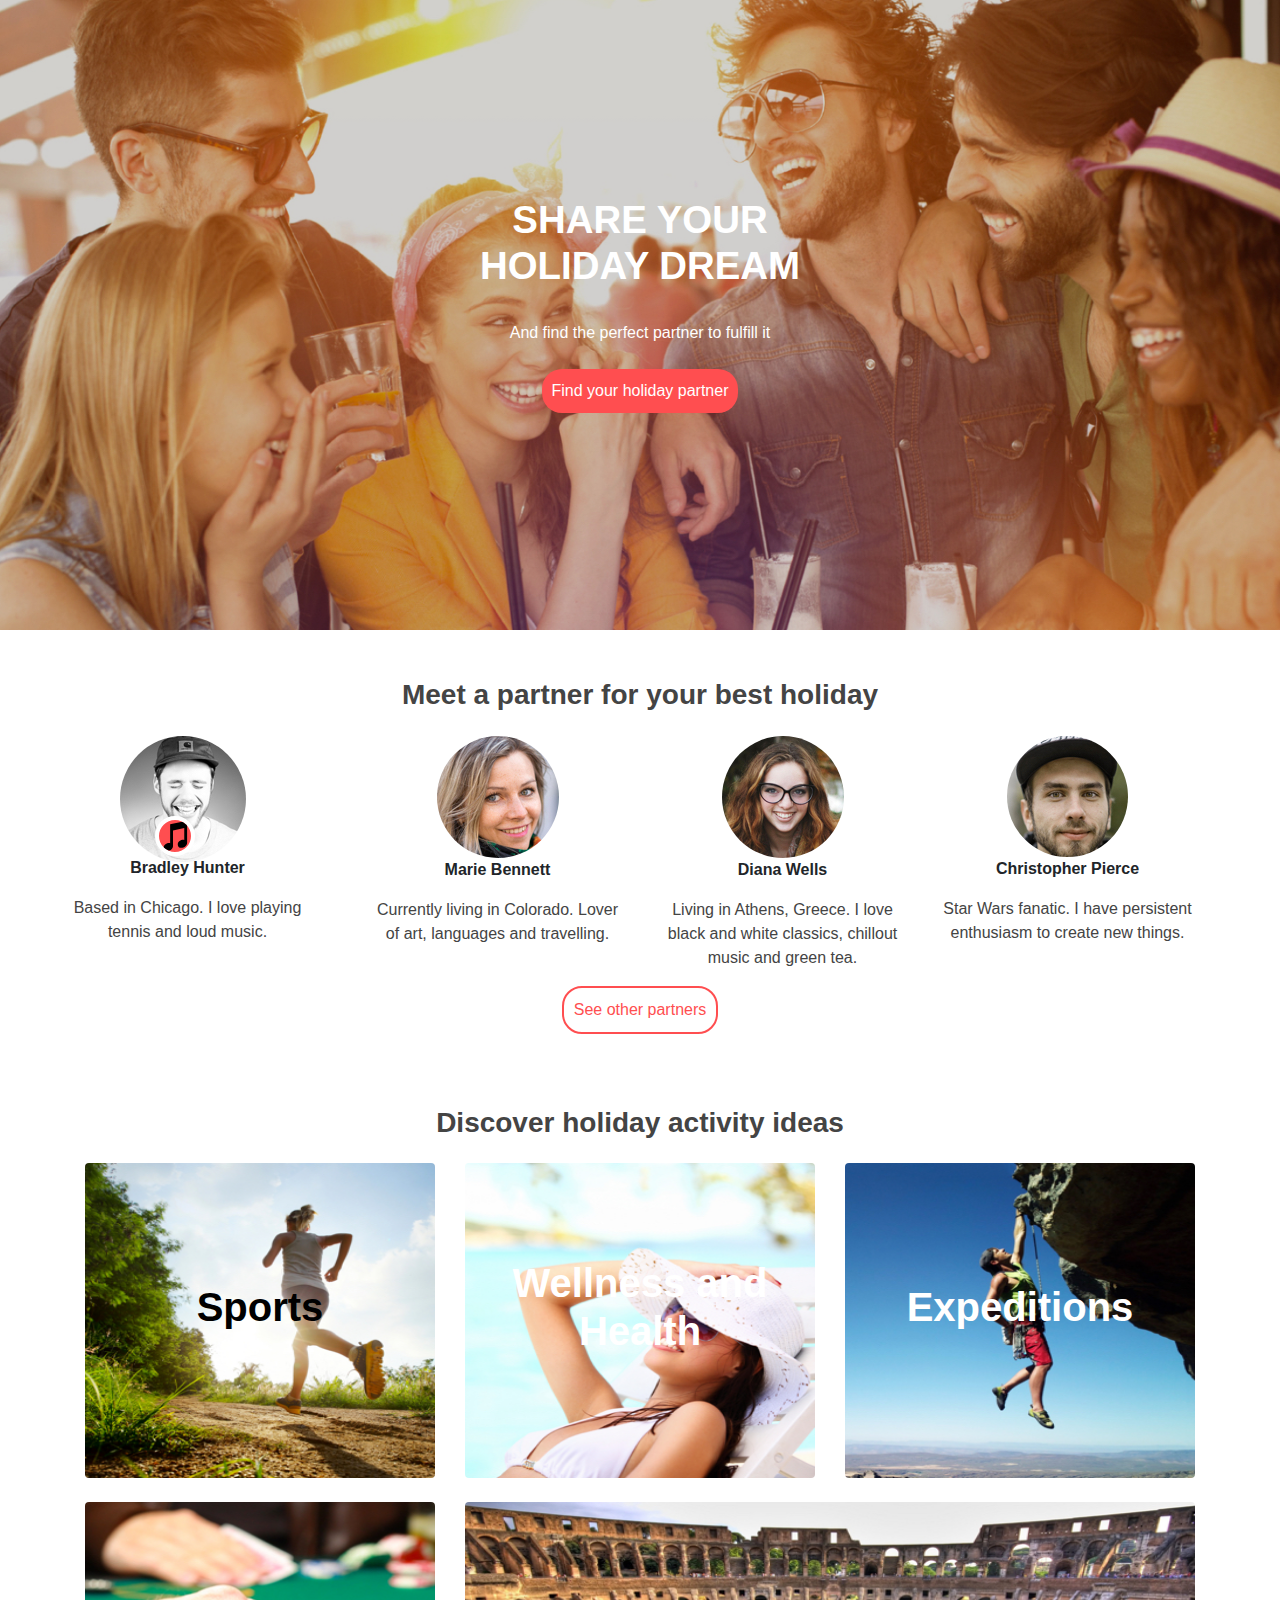
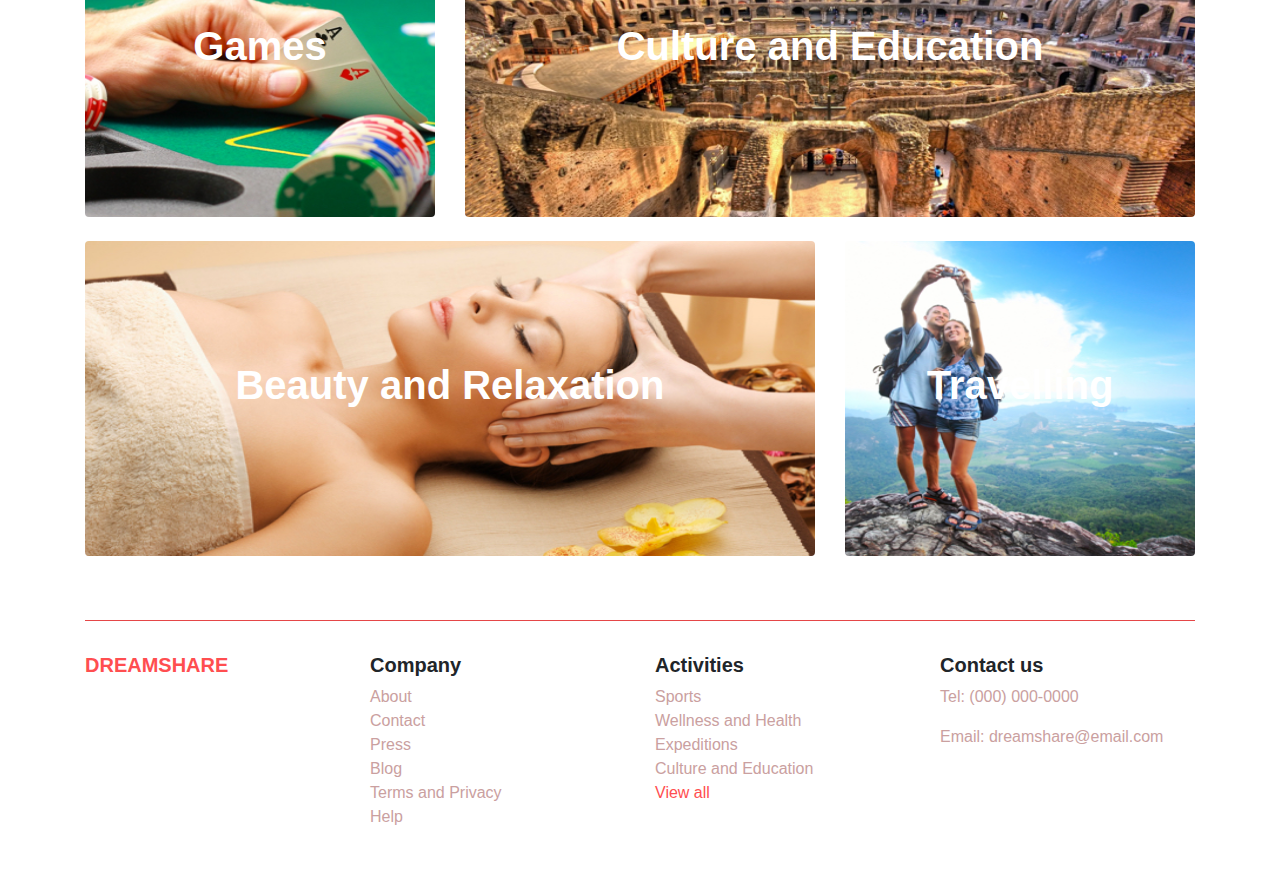
==== index.html @ aac0cd17 "hobbies draft" ====
<!doctype html>
<html lang="en">

<head>
    <meta charset="utf-8">
    <meta name="viewport" content="width=device-width, initial-scale=1, shrink-to-fit=no">
    <link rel="stylesheet" href="index.css">

    <link href=https://fonts.google.com/specimen/Montserrat' rel='stylesheet'>
    <link href='https://fonts.google.com/specimen/Roboto' rel='stylesheet'>

    <link rel="stylesheet" href="https://maxcdn.bootstrapcdn.com/bootstrap/4.0.0/css/bootstrap.min.css"
        integrity="sha384-Gn5384xqQ1aoWXA+058RXPxPg6fy4IWvTNh0E263XmFcJlSAwiGgFAW/dAiS6JXm" crossorigin="anonymous">

    <title>Dreamshare</title>
</head>

<body>
    <!--Header-->
    <div class="holiday">
        <div class="container-fluid d-flex align-items-md-center justify-content-center main-banner">
            <div class="flex-column text-center margin-small">
                <h1 class="main-banner-text-big font-weight-bold">SHARE YOUR <br> HOLIDAY DREAM </h1>
                <br>
                <p class="text-white font-weight-normal grey-text">And find the perfect partner to fulfill it</p>
                <button class="button button-pink font-weight-normal mt-2">Find your holiday partner</button>
            </div>
        </div>
    </div>

    <div class="pt-5"></div>

    <!--Partners-->
    <h3 class="font-weight-bold dark-grey-heading mb-1 text-center">Meet a partner for your best holiday</h3>
    <div class="container mb-4 pt-2 mt-3 text-center">
        <div class="row">
            <div class="col-lg-3 text-center">
                <img src="assets/partner1.jpg" class="rounded-circle" id="partner" alt="partner1">
                <img src="assets/music.svg" class="rounded-circle bg-pink" id="hobby" alt="hobby">
                <div id="info" class="text-center">
                    <p class="font-weight-bold">Bradley Hunter</p>
                    <p class="dark-grey-text">Based in Chicago. I love playing tennis and loud music.</p>
                </div>
            </div>
            <div class="col-lg-3 text-center">
                <img src="assets/partner2.jpg" class="rounded-circle" alt="partner2">
                <p class="font-weight-bold">Marie Bennett</p>
                <p class="dark-grey-text">Currently living in Colorado. Lover of art, languages and travelling.</p>
            </div>
            <div class="col-lg-3 text-center">
                <img src="assets/partner3.jpg" class="rounded-circle" alt="partner3">
                <p class="font-weight-bold">Diana Wells</p>
                <p class="dark-grey-text">Living in Athens, Greece. I love black and white classics, chillout music and
                    green tea.</p>
            </div>
            <div class="col-lg-3 text-center">
                <img src="assets/partner4.jpg" class="rounded-circle" alt="partner4">
                <p class="font-weight-bold">Christopher Pierce</p>
                <p class="dark-grey-text">Star Wars fanatic. I have persistent enthusiasm to create new things.</p>
            </div>
        </div>
        <button class="button button-white font-weight-normal">See other partners</button>
    </div>

    <div class="pt-5"></div>

    <!--Holiday Activities-->
    <h3 class="font-weight-bold dark-grey-heading pb-3 text-center">Discover holiday activity ideas</h3>
    <div class="container">
        <div class="row">
            <div class="col-lg-4">
                <div class="sports">
                    <div class="container-fluid d-flex align-items-md-center justify-content-center sports-banner">
                        <div class="flex-column text-center margin-small">
                            <h1 class="font-weight-bold">Sports</h1>
                        </div>
                    </div>
                </div>
            </div>
            <div class="col-lg-4">
                <div class="wellness-and-health">
                    <div
                        class="container-fluid d-flex align-items-md-center justify-content-center wellness-and-health-banner">
                        <div class="flex-column text-center margin-small">
                            <h1 class="font-weight-bold text-white">Wellness and Health</h1>
                        </div>
                    </div>
                </div>
            </div>
            <div class="col-lg-4">
                <div class="expeditions">
                    <div class="container-fluid d-flex align-items-md-center justify-content-center expeditions-banner">
                        <div class="flex-column text-center margin-small">
                            <h1 class="font-weight-bold text-white">Expeditions</h1>
                        </div>
                    </div>
                </div>
            </div>
        </div>

        <div class="row pt-4">
            <div class="col-lg-4">
                <div class="games">
                    <div class="container-fluid d-flex align-items-md-center justify-content-center games-banner">
                        <div class="flex-column text-center margin-small">
                            <h1 class="font-weight-bold text-white">Games</h1>
                        </div>
                    </div>
                </div>
            </div>
            <div class="col-lg-8">
                <div class="culture-and-education">
                    <div
                        class="container-fluid d-flex align-items-md-center justify-content-center culture-and-education-banner">
                        <div class="flex-column text-center margin-small">
                            <h1 class="font-weight-bold text-white">Culture and Education</h1>
                        </div>
                    </div>
                </div>
            </div>
        </div>

        <div class="row pt-4">
            <div class="col-lg-8">
                <div class="beauty-and-relaxation">
                    <div
                        class="container-fluid d-flex align-items-md-center justify-content-center beauty-and-relaxation-banner">
                        <div class="flex-column text-center margin-small">
                            <h1 class="font-weight-bold text-white">Beauty and Relaxation</h1>
                        </div>
                    </div>
                </div>
            </div>
            <div class="col-lg-4">
                <div class="travelling">
                    <div class="container-fluid d-flex align-items-md-center justify-content-center travelling-banner">
                        <div class="flex-column text-center margin-small">
                            <h1 class="font-weight-bold text-white">Travelling</h1>
                        </div>
                    </div>
                </div>
            </div>
        </div>
    </div>

    <!--Footer-->
    <div class="container">
        <div class="pt-5"></div>
        <hr>
        <div class="pt-3"></div>

        <div class="row">
            <div class="col-lg-3 text-left">
                <h5 class="font-weight-bold pink-text">DREAMSHARE</h5>
            </div>
            <div class="col-lg-3 text-left">
                <h5 class="font-weight-bold">Company</h5>
                <a href="#" class="grey-text">About</a><br>
                <a href="#" class="grey-text">Contact</a><br>
                <a href="#" class="grey-text">Press</a><br>
                <a href="#" class="grey-text">Blog</a><br>
                <a href="#" class="grey-text">Terms and Privacy</a><br>
                <a href="#" class="grey-text">Help</a><br>
            </div>
            <div class="col-lg-3 text-left">
                <h5 class="font-weight-bold">Activities</h5>
                <a href="#" class="grey-text">Sports</a><br>
                <a href="#" class="grey-text">Wellness and Health</a><br>
                <a href="#" class="grey-text">Expeditions</a><br>
                <a href="#" class="grey-text">Culture and Education</a><br>
                <a href="#" class="pink-text">View all</a><br>
            </div>
            <div class="col-lg-3 text-left">
                <h5 class="font-weight-bold">Contact us</h5>
                <p class="grey-text">Tel: (000) 000-0000</p>
                <p href="#" class="grey-text">Email: dreamshare@email.com</p>
            </div>
        </div>

        <div class="pt-5"></div>
    </div>

    <script src="https://code.jquery.com/jquery-3.2.1.slim.min.js"
        integrity="sha384-KJ3o2DKtIkvYIK3UENzmM7KCkRr/rE9/Qpg6aAZGJwFDMVNA/GpGFF93hXpG5KkN"
        crossorigin="anonymous"></script>
    <script src="https://cdnjs.cloudflare.com/ajax/libs/popper.js/1.12.9/umd/popper.min.js"
        integrity="sha384-ApNbgh9B+Y1QKtv3Rn7W3mgPxhU9K/ScQsAP7hUibX39j7fakFPskvXusvfa0b4Q"
        crossorigin="anonymous"></script>
    <script src="https://maxcdn.bootstrapcdn.com/bootstrap/4.0.0/js/bootstrap.min.js"
        integrity="sha384-JZR6Spejh4U02d8jOt6vLEHfe/JQGiRRSQQxSfFWpi1MquVdAyjUar5+76PVCmYl"
        crossorigin="anonymous"></script>
    <script src="index.js" type="text/javascript"></script>
</body>

</html>
---- index.css ----
@media (min-width: 768px) {
    .holiday .main-banner {
        min-height: 70vh;
    }
}

.holiday .main-banner {
    background: url("assets/headerBackground.jpg") no-repeat;
    padding-bottom: 20px;
    background-size: 100% 100%
}

.main-banner-text-big {
    font-size: 3vw;
    color: white;
}

.sports .sports-banner {
    background: url("assets/block1Sports.jpg") no-repeat;
    padding-bottom: 20px;
    background-size: 100% 100%;
    color: black;
    min-height: 35vh;
    border-radius: 4px;
    font-size: 2vw;
}

.wellness-and-health .wellness-and-health-banner {
    background: url("assets/block2Wellness.jpg") no-repeat;
    padding-bottom: 20px;
    background-size: 100% 100%;
    min-height: 35vh;
    border-radius: 4px;
    font-size: 2vw;
}

.expeditions .expeditions-banner {
    background: url("assets/block3Expeditions.jpg") no-repeat;
    padding-bottom: 20px;
    background-size: 100% 100%;
    min-height: 35vh;
    border-radius: 4px;
    font-size: 2vw;
}

.games .games-banner {
    background: url("assets/block4Games.jpg") no-repeat;
    padding-bottom: 20px;
    background-size: 100% 100%;
    min-height: 35vh;
    border-radius: 4px;
    font-size: 2vw;
}

.culture-and-education .culture-and-education-banner {
    background: url("assets/block5Culture.jpg") no-repeat;
    padding-bottom: 20px;
    background-size: 100% 100%;
    min-height: 35vh;
    border-radius: 4px;
    font-size: 2vw;
}

.beauty-and-relaxation .beauty-and-relaxation-banner {
    background: url("assets/block6Beauty.jpg") no-repeat;
    padding-bottom: 20px;
    background-size: 100% 100%;
    min-height: 35vh;
    border-radius: 4px;
    font-size: 2vw;
}

.travelling .travelling-banner {
    background: url("assets/block7Travelling.jpg") no-repeat;
    padding-bottom: 20px;
    background-size: 100% 100%;
    min-height: 35vh;
    border-radius: 4px;
    font-size: 2vw;
}

button {
    border: none;
    padding: 10px;
    text-align: center;
    text-decoration: none;
    display: inline-block;
    font-size: 16px;
    margin: 4px 2px;
}

.button-pink {
    background-color: #FF4E50;
    border-radius: 20px;
    color: white;
}

.button-white {
    background-color: white;
    border-radius: 20px;
    color: #FF4E50;
    border: 2px solid #FF4E50; 
}

.grey-text {
    color: #caa0a0;
}

.dark-grey-text {
    color : #444444
}

.dark-grey-heading {
    color: #444444;
}

hr { 
    background-color: #FF4E50; 
    height: 3px; 
    border: 0; 
}

.pink-text {
    color: #FF4E50; 
}

.bg-orange {
    background-color: #FFA710;
}

.bg-pink {
    background-color: #FF4E50 !important;
}

#partner {
    position: absolute;
    left: 50px;
    top: 0;
    z-index: 1;
}

#hobby {
    position: absolute;
    left: 85px;
    top: 80px;
    height: 40px;
    width: 40px;
    z-index: 2;
    border-width: 4px;
    border-color: white !important;
    border-style: solid;
}

#info {
    position: absolute;
    right: 50px;
    top: 120px;
    z-index: 3;
}
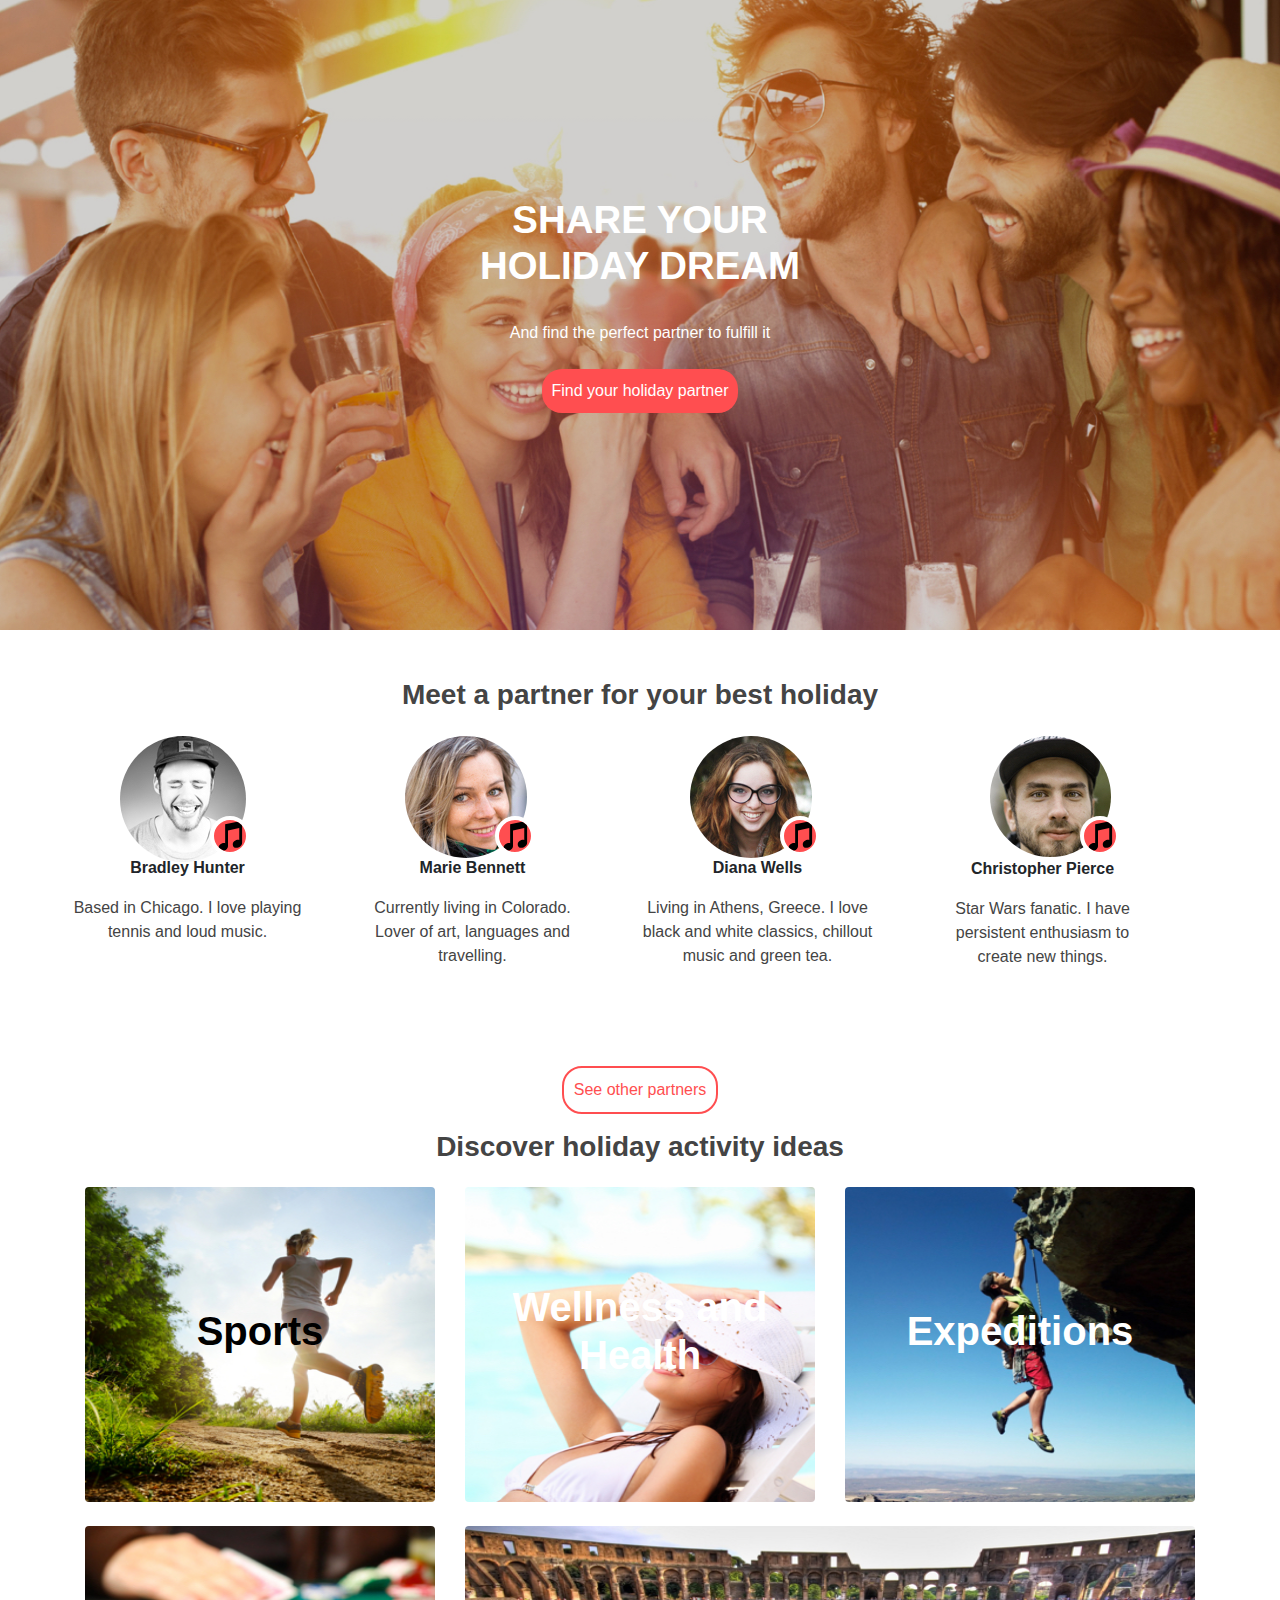
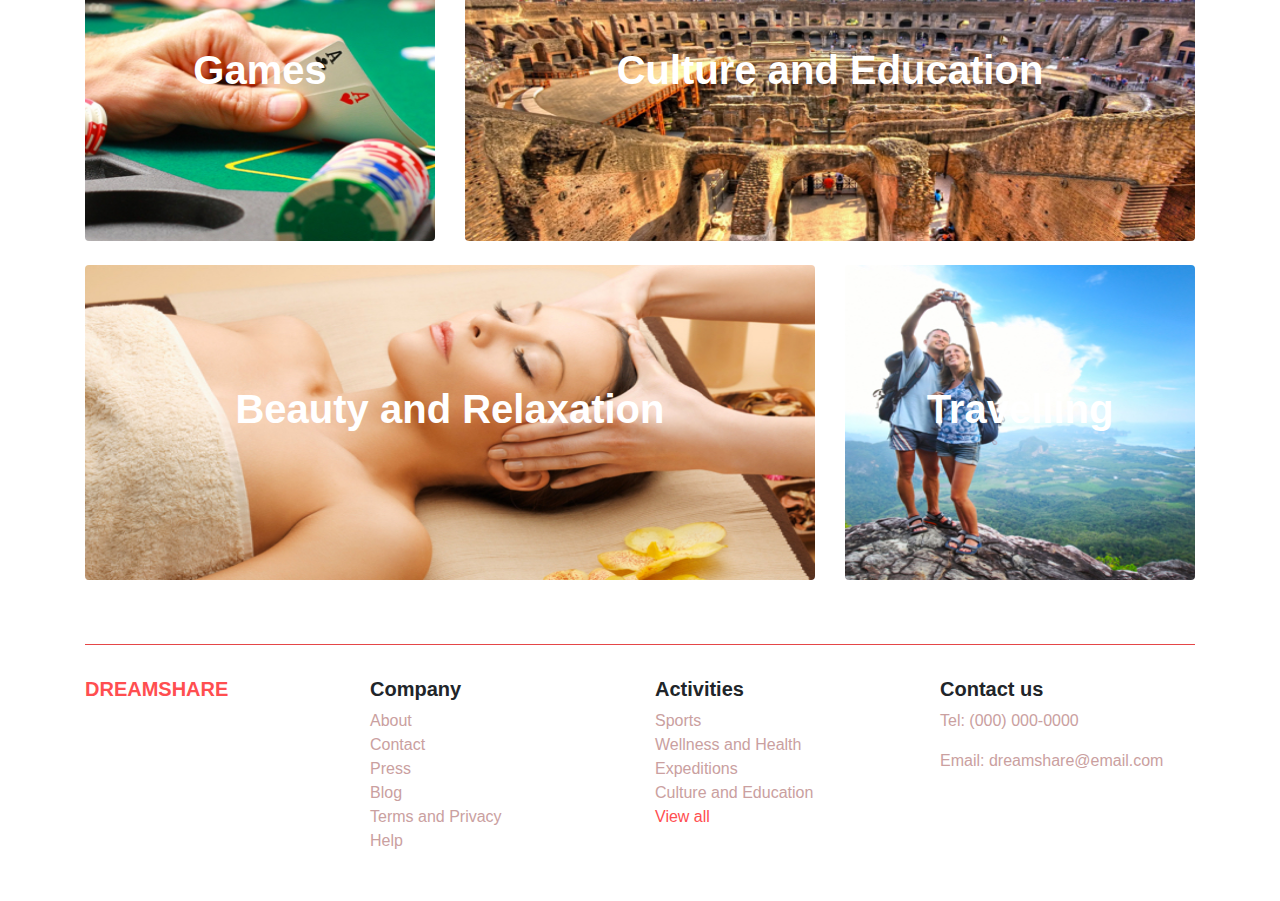
==== commit f5b4d261: "partners fix one" ====
--- a/index.html
+++ b/index.html
@@ -41,28 +41,53 @@
                     <p class="font-weight-bold">Bradley Hunter</p>
                     <p class="dark-grey-text">Based in Chicago. I love playing tennis and loud music.</p>
                 </div>
-            </div>
-            <div class="col-lg-3 text-center">
-                <img src="assets/partner2.jpg" class="rounded-circle" alt="partner2">
-                <p class="font-weight-bold">Marie Bennett</p>
-                <p class="dark-grey-text">Currently living in Colorado. Lover of art, languages and travelling.</p>
-            </div>
-            <div class="col-lg-3 text-center">
-                <img src="assets/partner3.jpg" class="rounded-circle" alt="partner3">
-                <p class="font-weight-bold">Diana Wells</p>
-                <p class="dark-grey-text">Living in Athens, Greece. I love black and white classics, chillout music and
-                    green tea.</p>
-            </div>
-            <div class="col-lg-3 text-center">
-                <img src="assets/partner4.jpg" class="rounded-circle" alt="partner4">
-                <p class="font-weight-bold">Christopher Pierce</p>
-                <p class="dark-grey-text">Star Wars fanatic. I have persistent enthusiasm to create new things.</p>
-            </div>
-        </div>
+                <div class="pt-5 pb-5"></div>
+            </div>
+            <div class="col-lg-3 text-center">
+                <img src="assets/partner2.jpg" class="rounded-circle" id="partner" alt="partner2">
+                <img src="assets/music.svg" class="rounded-circle bg-pink" id="hobby" alt="hobby">
+                <div id="info" class="text-center">
+                    <p class="font-weight-bold">Marie Bennett</p>
+                    <p class="dark-grey-text">Currently living in Colorado. Lover of art, languages and travelling.</p>
+                </div>
+                <div class="pt-5 pb-5"></div>
+            </div>
+            <div class="col-lg-3 text-center">
+                <img src="assets/partner3.jpg" class="rounded-circle" id="partner">
+                <img src="assets/music.svg" class="rounded-circle bg-pink" id="hobby" alt="hobby">
+                <div id="info" class="text-center">
+                    <p class="font-weight-bold">Diana Wells</p>
+                    <p class="dark-grey-text">Living in Athens, Greece. I love black and white classics, chillout music
+                        and
+                        green tea.</p>
+                </div>
+                <div class="pt-5 pb-5"></div>
+            </div>
+            <div class="col-lg-3 text-center">
+                <div class="col-12 text-center">
+                    <img src="assets/partner4.jpg" class="rounded-circle" id="partner" alt="partner4">
+                    <img src="assets/music.svg" class="rounded-circle bg-pink" id="hobby" alt="hobby">
+                </div>
+
+                <div class="col-12">
+                    <div id="info" class="text-center">
+
+                        <p class="font-weight-bold">Christopher Pierce</p>
+                        <p class="dark-grey-text">Star Wars fanatic. I have persistent enthusiasm to create new things.
+                        </p>
+                    </div>
+                </div>
+                <div class="pt-5 pb-5"></div>
+            </div>
+        </div>
+        <div class="pt-5 pb-5"></div>
+    </div>
+
+    <div class="pt-5 pb-5"></div>
+
+    <div class="text-center pt-3 pb-3">
         <button class="button button-white font-weight-normal">See other partners</button>
     </div>
-
-    <div class="pt-5"></div>
 
     <!--Holiday Activities-->
     <h3 class="font-weight-bold dark-grey-heading pb-3 text-center">Discover holiday activity ideas</h3>
--- a/index.css
+++ b/index.css
@@ -1,6 +1,13 @@
 @media (min-width: 768px) {
     .holiday .main-banner {
         min-height: 70vh;
+    }
+}
+
+@media (min-width: 768px) {
+    .partner {
+        padding-top: 5px;
+        padding-bottom: 5px;
     }
 }
 
@@ -141,7 +148,7 @@
 
 #hobby {
     position: absolute;
-    left: 85px;
+    left: 140px;
     top: 80px;
     height: 40px;
     width: 40px;
@@ -158,3 +165,7 @@
     z-index: 3;
 }
 
+.absolute {
+    position: absolute;
+}
+
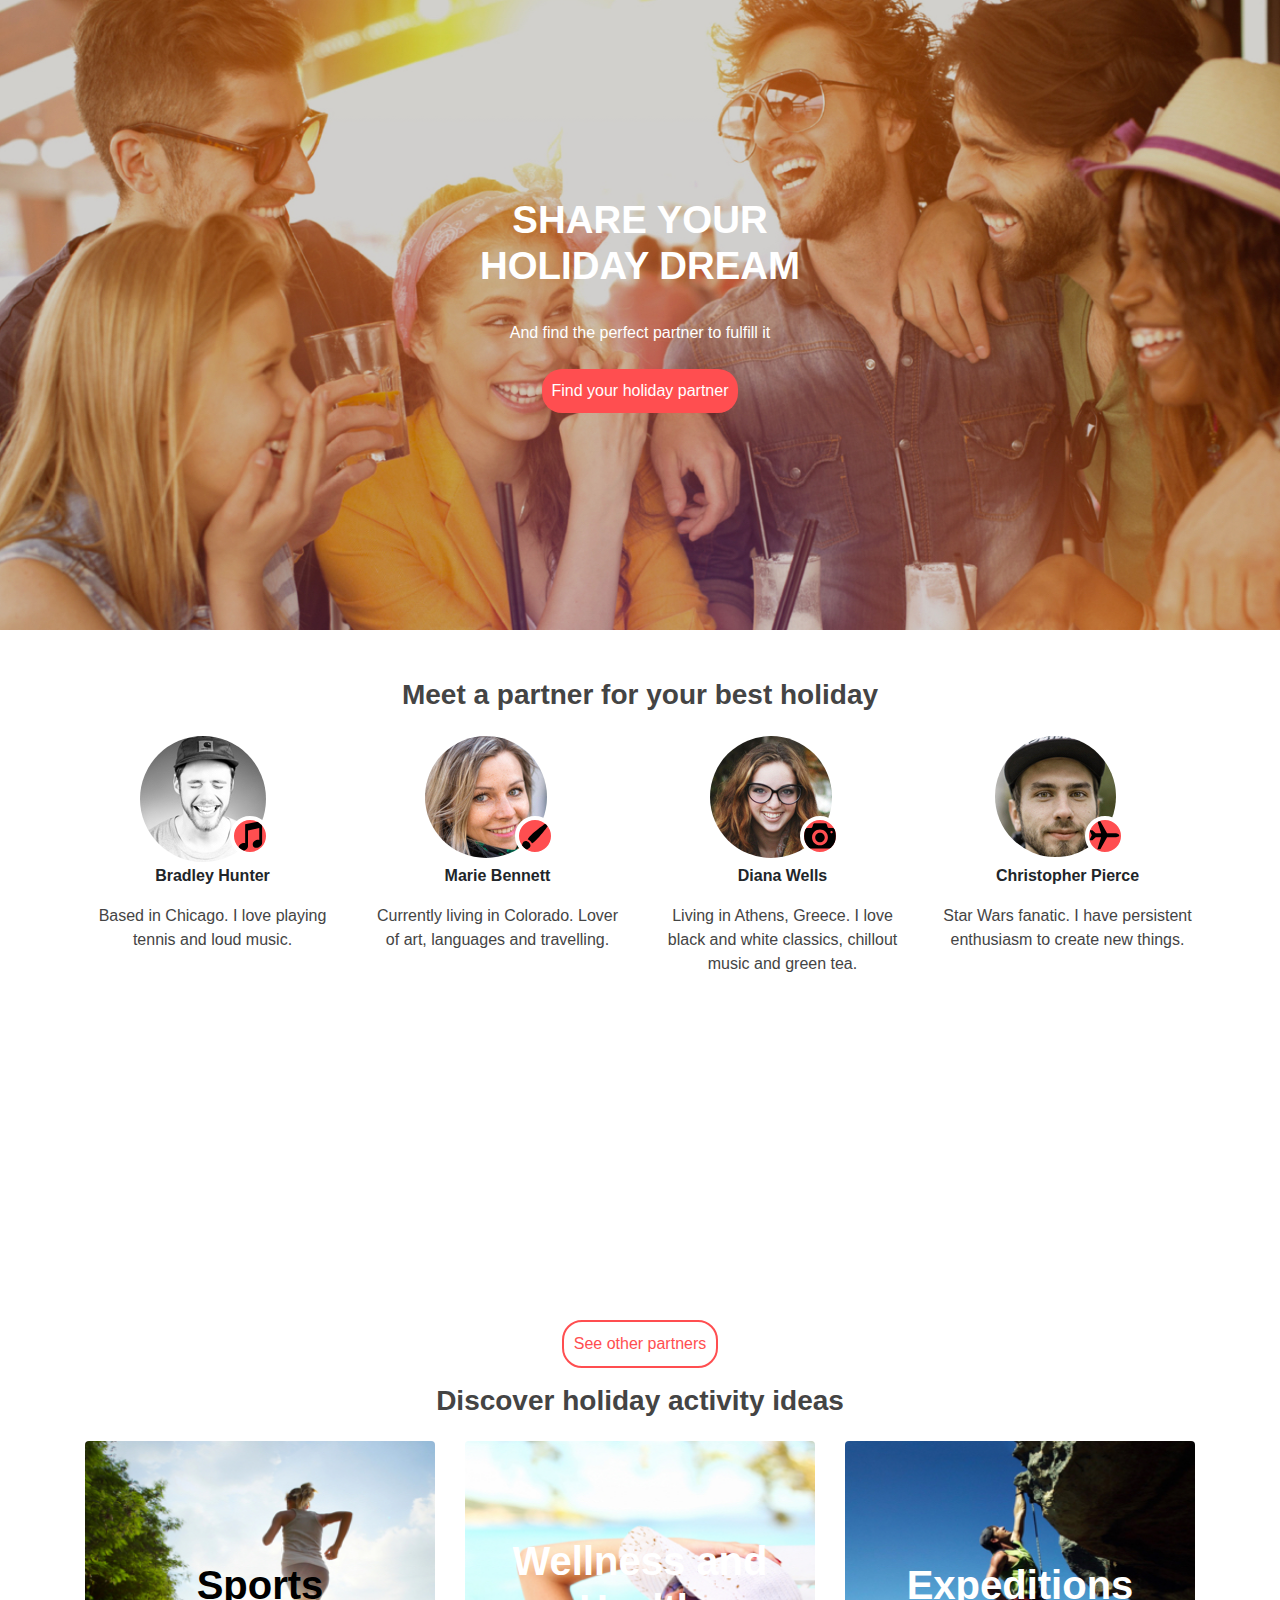
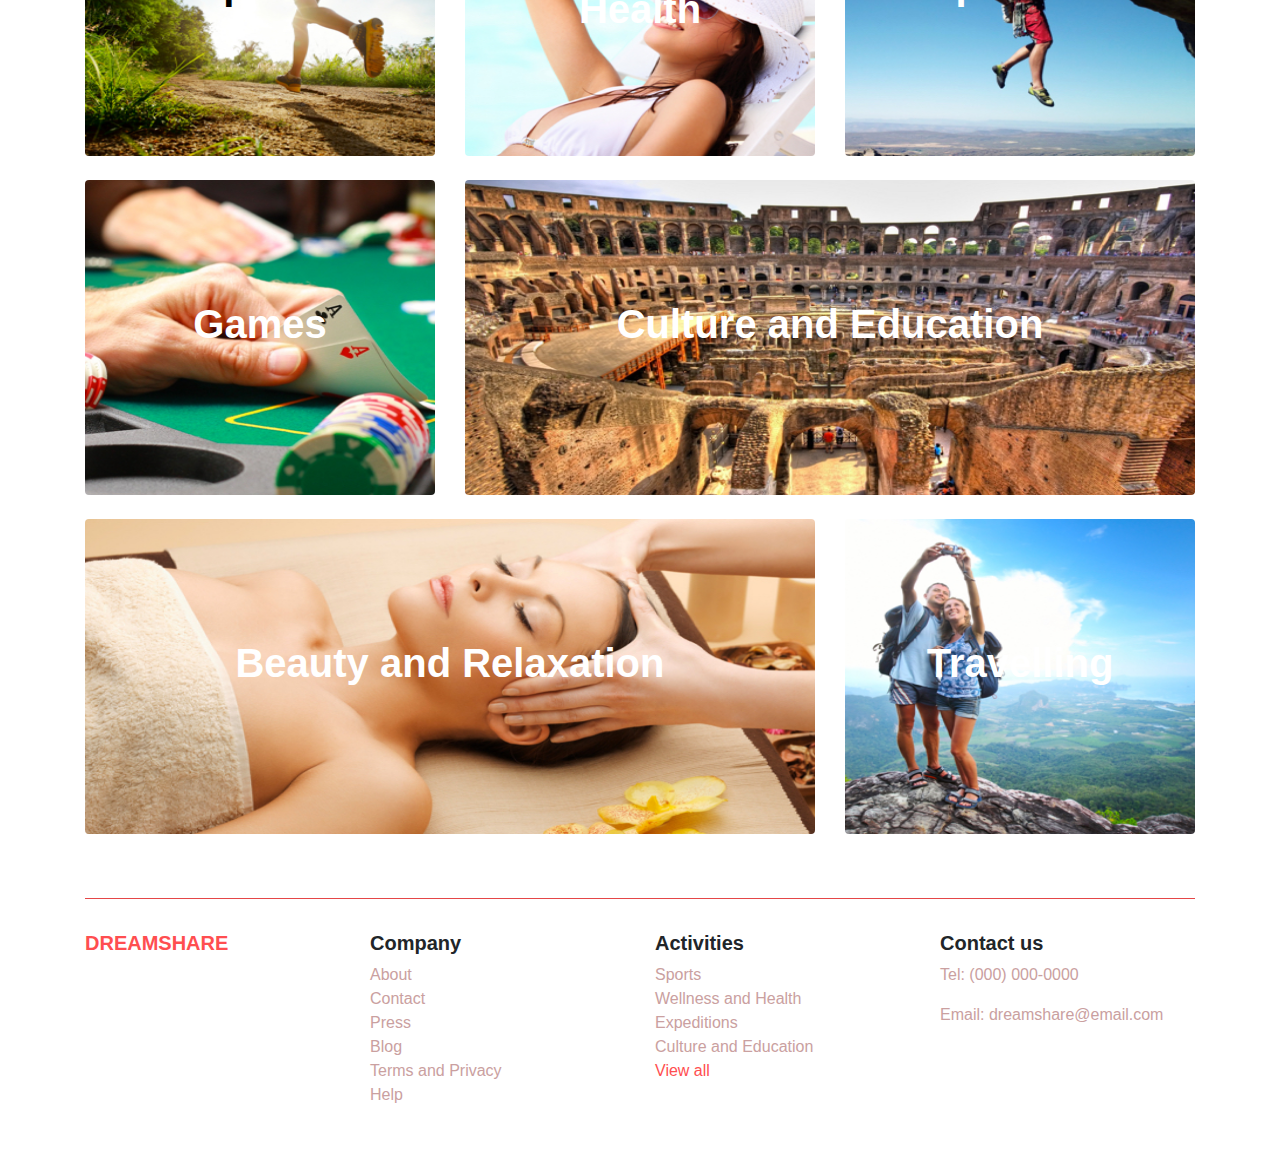
==== commit 95bdfbaf: "partners" ====
--- a/index.html
+++ b/index.html
@@ -34,51 +34,64 @@
     <h3 class="font-weight-bold dark-grey-heading mb-1 text-center">Meet a partner for your best holiday</h3>
     <div class="container mb-4 pt-2 mt-3 text-center">
         <div class="row">
+
             <div class="col-lg-3 text-center">
                 <img src="assets/partner1.jpg" class="rounded-circle" id="partner" alt="partner1">
-                <img src="assets/music.svg" class="rounded-circle bg-pink" id="hobby" alt="hobby">
-                <div id="info" class="text-center">
+                <img src="assets/music.svg" class="rounded-circle bg-pink" id="hobby" alt="music">
+                <div class="text-center pt-4">
+                    <div class="pt-5"></div>
+                    <div class="pt-5"></div>
+                    <div class="pt-2"></div>
                     <p class="font-weight-bold">Bradley Hunter</p>
                     <p class="dark-grey-text">Based in Chicago. I love playing tennis and loud music.</p>
                 </div>
                 <div class="pt-5 pb-5"></div>
             </div>
+
             <div class="col-lg-3 text-center">
                 <img src="assets/partner2.jpg" class="rounded-circle" id="partner" alt="partner2">
-                <img src="assets/music.svg" class="rounded-circle bg-pink" id="hobby" alt="hobby">
-                <div id="info" class="text-center">
+                <img src="assets/brush.svg" class="rounded-circle bg-pink" id="hobby" alt="brush">
+                <div class="text-center pt-4">
+                        <div class="pt-5"></div>
+                        <div class="pt-5"></div>
+                        <div class="pt-2"></div>
                     <p class="font-weight-bold">Marie Bennett</p>
-                    <p class="dark-grey-text">Currently living in Colorado. Lover of art, languages and travelling.</p>
-                </div>
-                <div class="pt-5 pb-5"></div>
-            </div>
+                    <p class="dark-grey-text">Currently living in Colorado. Lover of art, languages and travelling.
+                    </p>
+                </div>
+                <div class="pt-5 pb-5"></div>
+            </div>
+
             <div class="col-lg-3 text-center">
                 <img src="assets/partner3.jpg" class="rounded-circle" id="partner">
-                <img src="assets/music.svg" class="rounded-circle bg-pink" id="hobby" alt="hobby">
-                <div id="info" class="text-center">
+                <img src="assets/camera.svg" class="rounded-circle bg-pink" id="hobby" alt="camera">
+                <div class="text-center pt-4">
+                        <div class="pt-5"></div>
+                        <div class="pt-5"></div>
+                        <div class="pt-2"></div>
                     <p class="font-weight-bold">Diana Wells</p>
-                    <p class="dark-grey-text">Living in Athens, Greece. I love black and white classics, chillout music
+                    <p class="dark-grey-text">Living in Athens, Greece. I love black and white classics, chillout
+                        music
                         and
                         green tea.</p>
                 </div>
                 <div class="pt-5 pb-5"></div>
             </div>
-            <div class="col-lg-3 text-center">
-                <div class="col-12 text-center">
-                    <img src="assets/partner4.jpg" class="rounded-circle" id="partner" alt="partner4">
-                    <img src="assets/music.svg" class="rounded-circle bg-pink" id="hobby" alt="hobby">
-                </div>
-
-                <div class="col-12">
-                    <div id="info" class="text-center">
-
-                        <p class="font-weight-bold">Christopher Pierce</p>
-                        <p class="dark-grey-text">Star Wars fanatic. I have persistent enthusiasm to create new things.
-                        </p>
-                    </div>
-                </div>
-                <div class="pt-5 pb-5"></div>
-            </div>
+
+            <div class="col-lg-3 text-center">
+                <img src="assets/partner4.jpg" class="rounded-circle" id="partner" alt="partner4">
+                <img src="assets/airplane.svg" class="rounded-circle bg-pink" id="hobby" alt="hobby">
+                <div class="text-center pt-4">
+                        <div class="pt-5"></div>
+                        <div class="pt-5"></div>
+                        <div class="pt-2"></div>
+                    <p class="font-weight-bold">Christopher Pierce</p>
+                    <p class="dark-grey-text">Star Wars fanatic. I have persistent enthusiasm to create new things.
+                    </p>
+                </div>
+                <div class="pt-5 pb-5"></div>
+            </div>
+
         </div>
         <div class="pt-5 pb-5"></div>
     </div>
--- a/index.css
+++ b/index.css
@@ -141,14 +141,14 @@
 
 #partner {
     position: absolute;
-    left: 50px;
+    left: 70px;
     top: 0;
     z-index: 1;
 }
 
 #hobby {
     position: absolute;
-    left: 140px;
+    left: 160px;
     top: 80px;
     height: 40px;
     width: 40px;
@@ -156,6 +156,7 @@
     border-width: 4px;
     border-color: white !important;
     border-style: solid;
+    z-index: 2;
 }
 
 #info {
@@ -165,7 +166,3 @@
     z-index: 3;
 }
 
-.absolute {
-    position: absolute;
-}
-
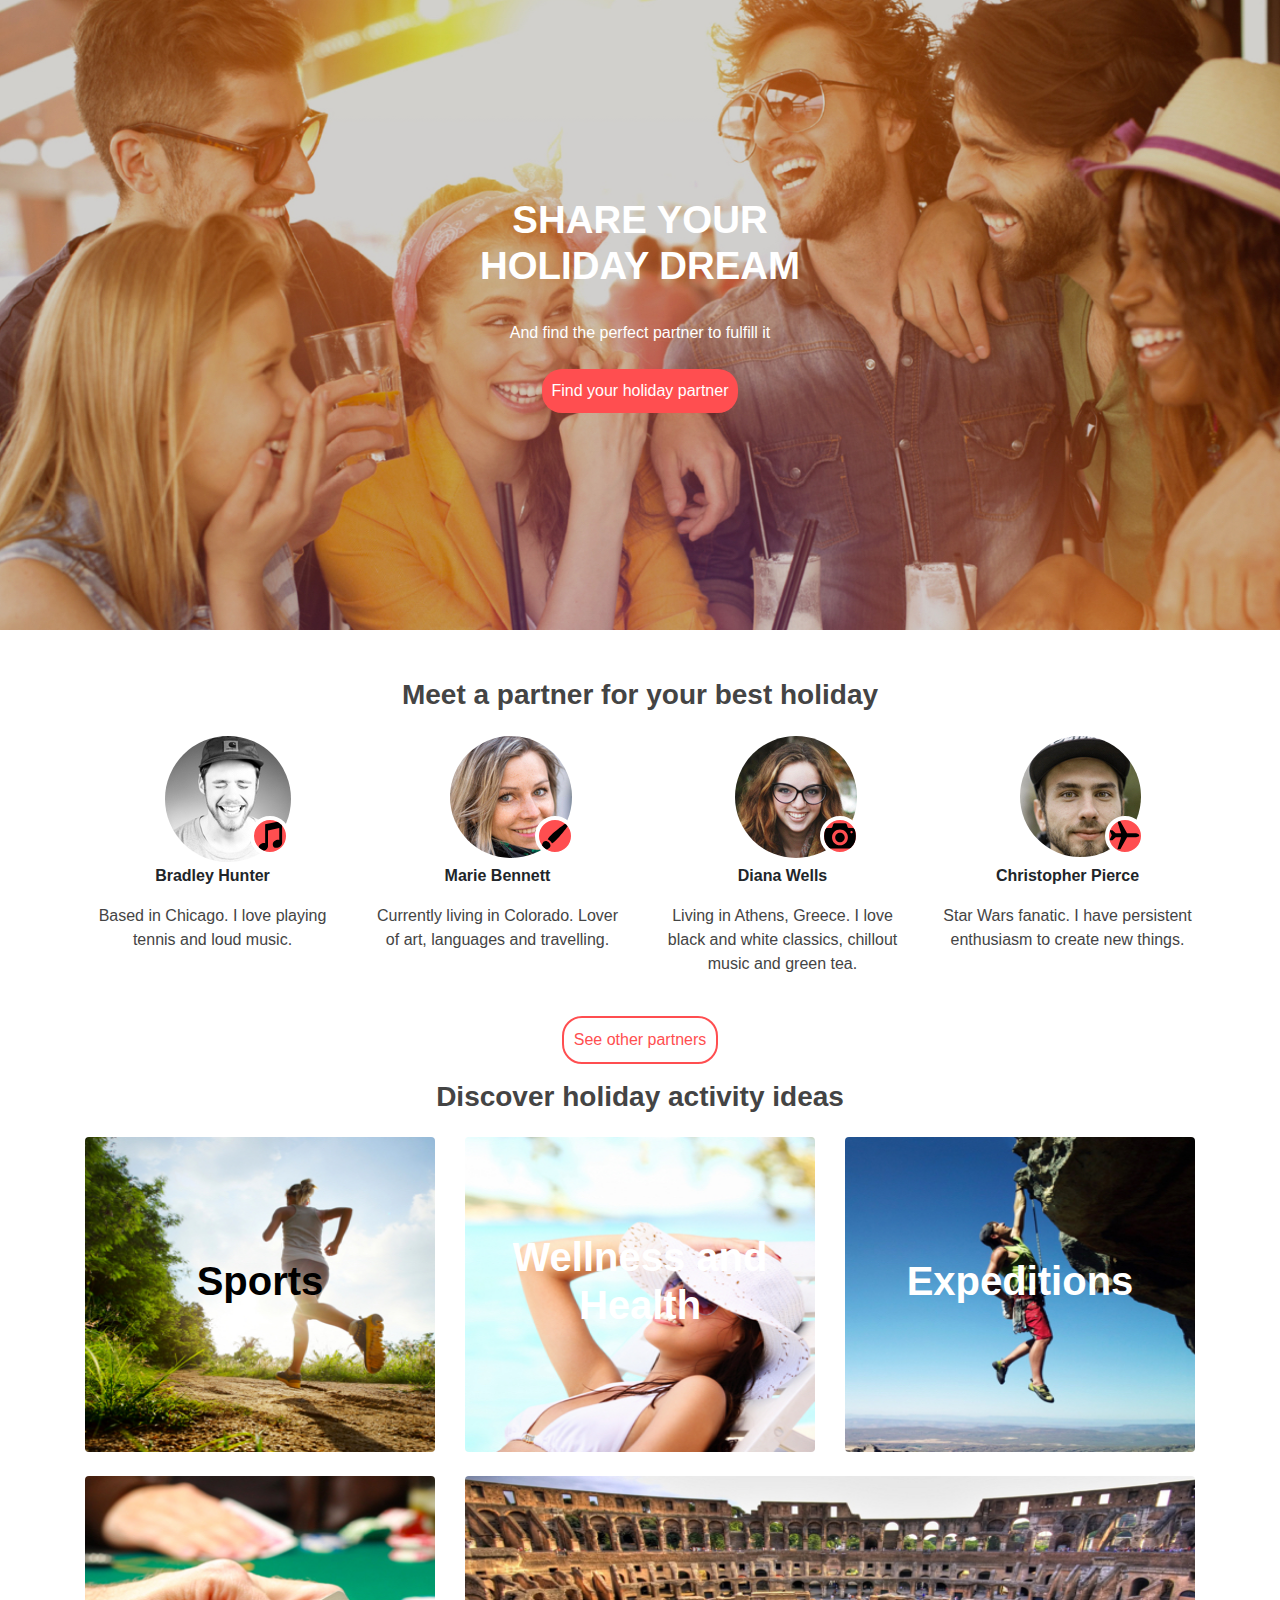
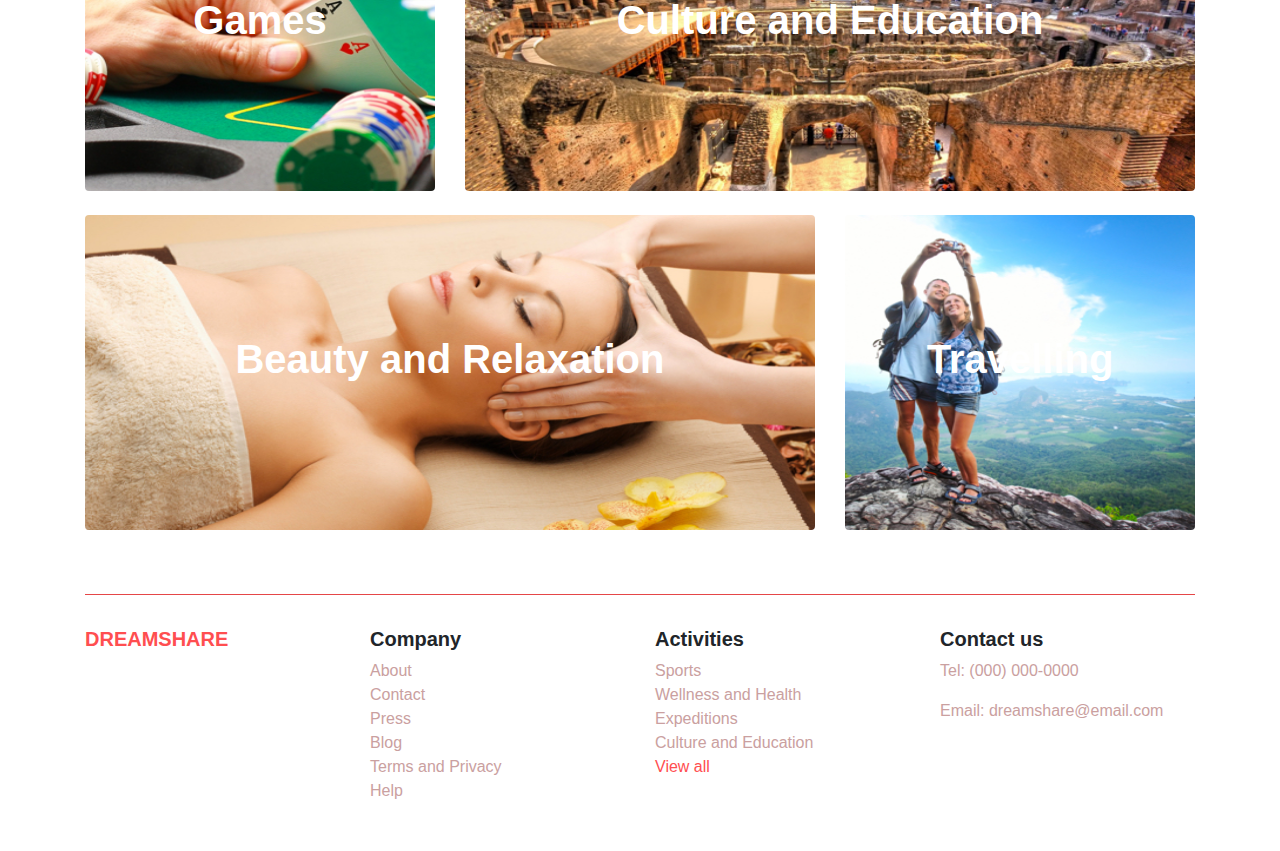
==== commit de80e0cf: "partneres before color" ====
--- a/index.html
+++ b/index.html
@@ -45,60 +45,52 @@
                     <p class="font-weight-bold">Bradley Hunter</p>
                     <p class="dark-grey-text">Based in Chicago. I love playing tennis and loud music.</p>
                 </div>
-                <div class="pt-5 pb-5"></div>
             </div>
 
             <div class="col-lg-3 text-center">
                 <img src="assets/partner2.jpg" class="rounded-circle" id="partner" alt="partner2">
                 <img src="assets/brush.svg" class="rounded-circle bg-pink" id="hobby" alt="brush">
                 <div class="text-center pt-4">
-                        <div class="pt-5"></div>
-                        <div class="pt-5"></div>
-                        <div class="pt-2"></div>
+                    <div class="pt-5"></div>
+                    <div class="pt-5"></div>
+                    <div class="pt-2"></div>
                     <p class="font-weight-bold">Marie Bennett</p>
                     <p class="dark-grey-text">Currently living in Colorado. Lover of art, languages and travelling.
                     </p>
                 </div>
-                <div class="pt-5 pb-5"></div>
             </div>
 
             <div class="col-lg-3 text-center">
                 <img src="assets/partner3.jpg" class="rounded-circle" id="partner">
                 <img src="assets/camera.svg" class="rounded-circle bg-pink" id="hobby" alt="camera">
                 <div class="text-center pt-4">
-                        <div class="pt-5"></div>
-                        <div class="pt-5"></div>
-                        <div class="pt-2"></div>
+                    <div class="pt-5"></div>
+                    <div class="pt-5"></div>
+                    <div class="pt-2"></div>
                     <p class="font-weight-bold">Diana Wells</p>
                     <p class="dark-grey-text">Living in Athens, Greece. I love black and white classics, chillout
                         music
                         and
                         green tea.</p>
                 </div>
-                <div class="pt-5 pb-5"></div>
             </div>
 
             <div class="col-lg-3 text-center">
                 <img src="assets/partner4.jpg" class="rounded-circle" id="partner" alt="partner4">
                 <img src="assets/airplane.svg" class="rounded-circle bg-pink" id="hobby" alt="hobby">
                 <div class="text-center pt-4">
-                        <div class="pt-5"></div>
-                        <div class="pt-5"></div>
-                        <div class="pt-2"></div>
+                    <div class="pt-5"></div>
+                    <div class="pt-5"></div>
+                    <div class="pt-2"></div>
                     <p class="font-weight-bold">Christopher Pierce</p>
                     <p class="dark-grey-text">Star Wars fanatic. I have persistent enthusiasm to create new things.
                     </p>
                 </div>
-                <div class="pt-5 pb-5"></div>
-            </div>
-
-        </div>
-        <div class="pt-5 pb-5"></div>
-    </div>
-
-    <div class="pt-5 pb-5"></div>
-
-    <div class="text-center pt-3 pb-3">
+            </div>
+        </div>
+    </div>
+
+    <div class="text-center pb-3">
         <button class="button button-white font-weight-normal">See other partners</button>
     </div>
 
--- a/index.css
+++ b/index.css
@@ -141,14 +141,14 @@
 
 #partner {
     position: absolute;
-    left: 70px;
+    left: 95px;
     top: 0;
     z-index: 1;
 }
 
 #hobby {
     position: absolute;
-    left: 160px;
+    left: 180px;
     top: 80px;
     height: 40px;
     width: 40px;
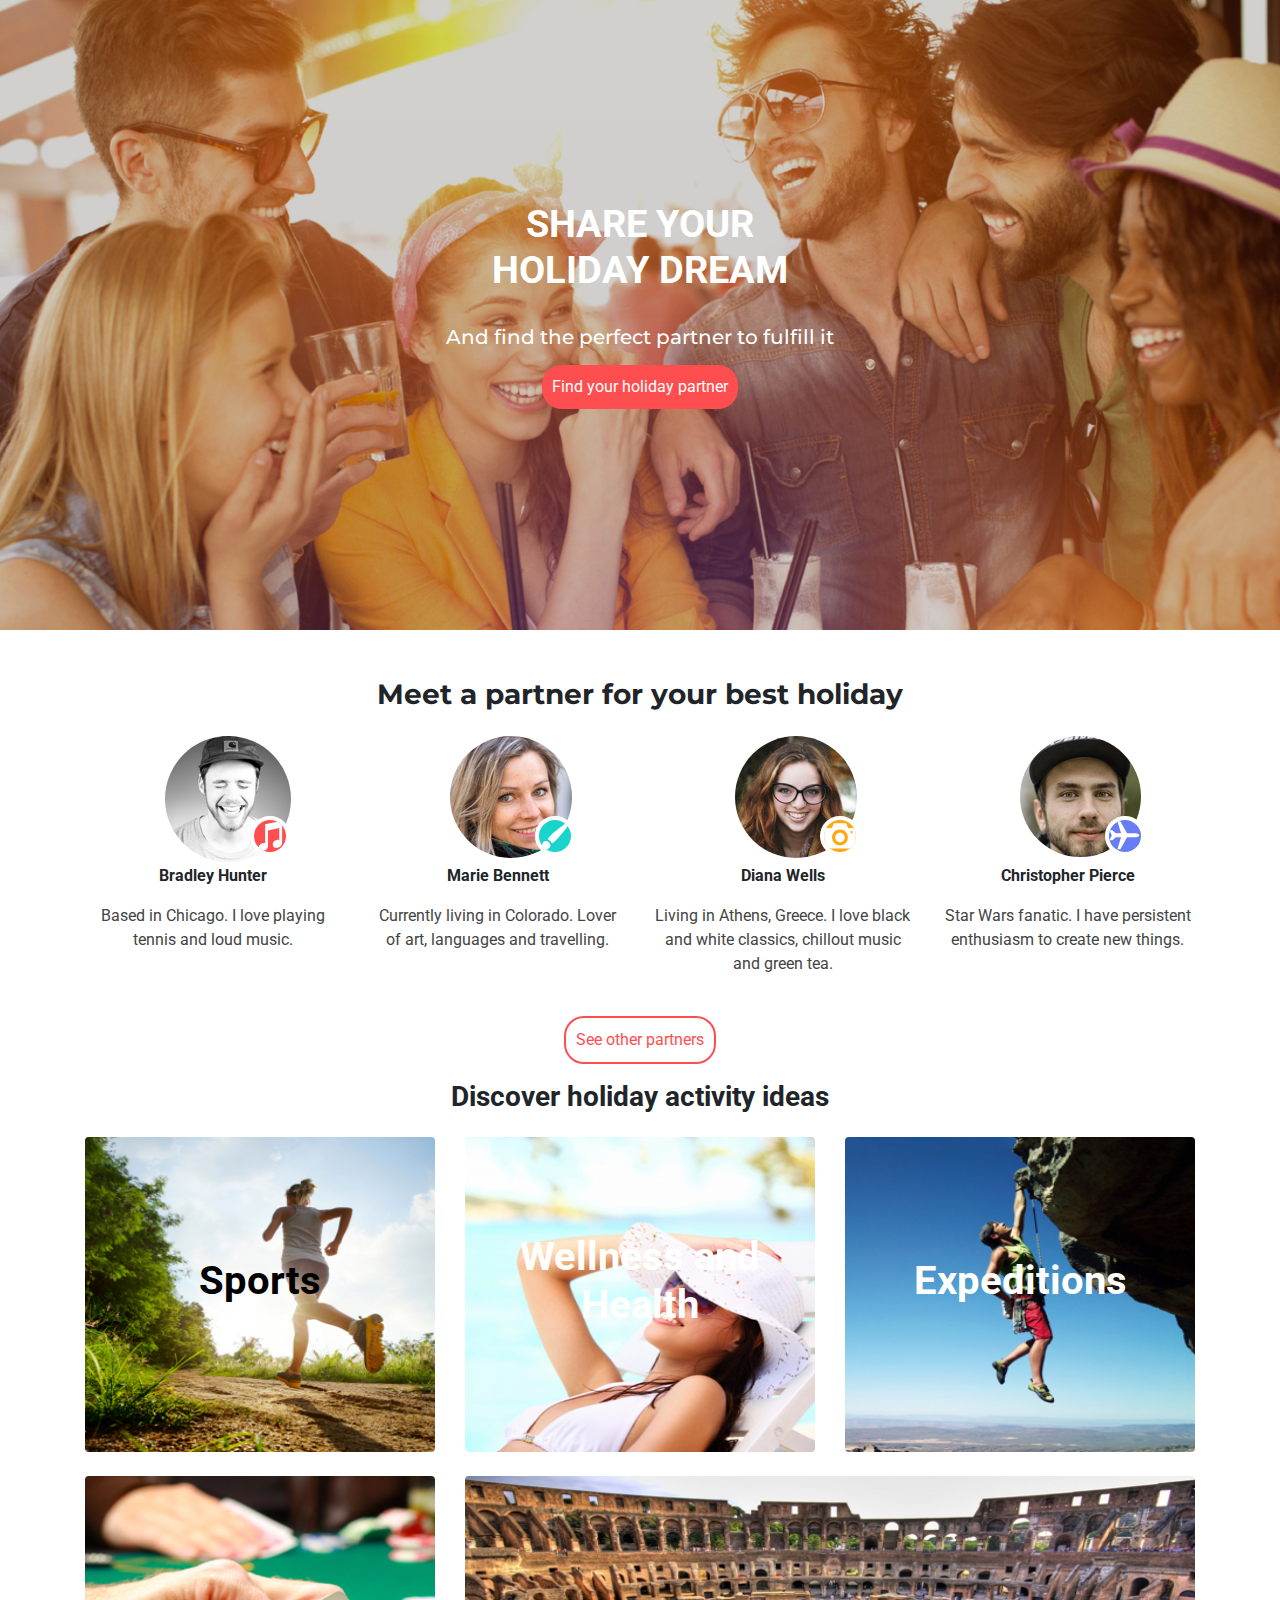
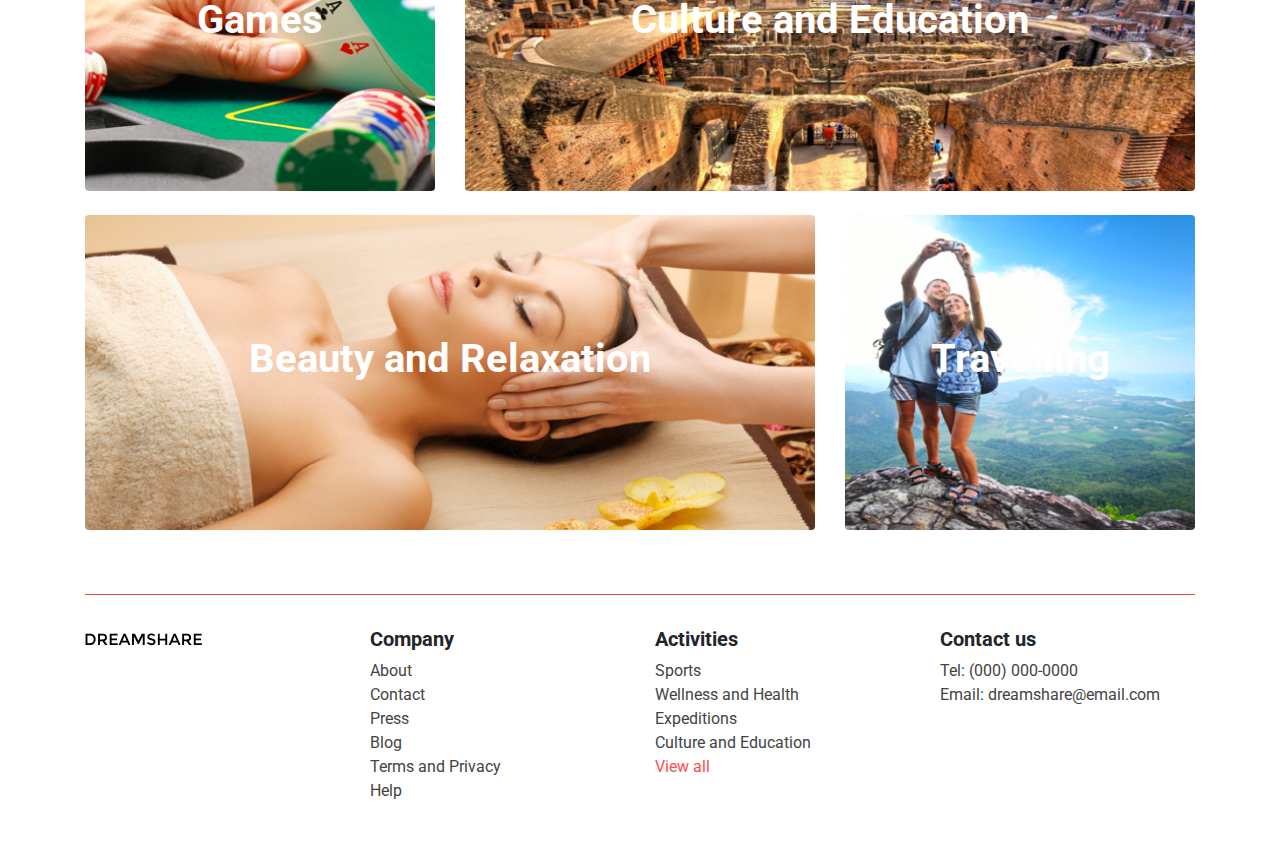
==== commit b86593b8: "svg color, google font" ====
--- a/index.html
+++ b/index.html
@@ -6,8 +6,8 @@
     <meta name="viewport" content="width=device-width, initial-scale=1, shrink-to-fit=no">
     <link rel="stylesheet" href="index.css">
 
-    <link href=https://fonts.google.com/specimen/Montserrat' rel='stylesheet'>
-    <link href='https://fonts.google.com/specimen/Roboto' rel='stylesheet'>
+    <link href='https://fonts.googleapis.com/css?family=Montserrat' rel='stylesheet'>
+    <link href='https://fonts.googleapis.com/css?family=Roboto' rel='stylesheet'>
 
     <link rel="stylesheet" href="https://maxcdn.bootstrapcdn.com/bootstrap/4.0.0/css/bootstrap.min.css"
         integrity="sha384-Gn5384xqQ1aoWXA+058RXPxPg6fy4IWvTNh0E263XmFcJlSAwiGgFAW/dAiS6JXm" crossorigin="anonymous">
@@ -20,10 +20,10 @@
     <div class="holiday">
         <div class="container-fluid d-flex align-items-md-center justify-content-center main-banner">
             <div class="flex-column text-center margin-small">
-                <h1 class="main-banner-text-big font-weight-bold">SHARE YOUR <br> HOLIDAY DREAM </h1>
+                <h1 class="main-banner-text-big font-weight-bold roboto-font">SHARE YOUR <br> HOLIDAY DREAM </h1>
                 <br>
-                <p class="text-white font-weight-normal grey-text">And find the perfect partner to fulfill it</p>
-                <button class="button button-pink font-weight-normal mt-2">Find your holiday partner</button>
+                <h5 class="text-white dark-grey-heading montserrat-font">And find the perfect partner to fulfill it</h5>
+                <button class="button button-pink mt-2 roboto-font">Find your holiday partner</button>
             </div>
         </div>
     </div>
@@ -31,7 +31,7 @@
     <div class="pt-5"></div>
 
     <!--Partners-->
-    <h3 class="font-weight-bold dark-grey-heading mb-1 text-center">Meet a partner for your best holiday</h3>
+    <h3 class="font-weight-bold mb-1 text-center montserrat-font">Meet a partner for your best holiday</h3>
     <div class="container mb-4 pt-2 mt-3 text-center">
         <div class="row">
 
@@ -42,19 +42,19 @@
                     <div class="pt-5"></div>
                     <div class="pt-5"></div>
                     <div class="pt-2"></div>
-                    <p class="font-weight-bold">Bradley Hunter</p>
+                    <p class="font-weight-bold roboto-font">Bradley Hunter</p>
                     <p class="dark-grey-text">Based in Chicago. I love playing tennis and loud music.</p>
                 </div>
             </div>
 
             <div class="col-lg-3 text-center">
                 <img src="assets/partner2.jpg" class="rounded-circle" id="partner" alt="partner2">
-                <img src="assets/brush.svg" class="rounded-circle bg-pink" id="hobby" alt="brush">
-                <div class="text-center pt-4">
-                    <div class="pt-5"></div>
-                    <div class="pt-5"></div>
-                    <div class="pt-2"></div>
-                    <p class="font-weight-bold">Marie Bennett</p>
+                <img src="assets/brush.svg" class="rounded-circle bg-green" id="hobby" alt="brush">
+                <div class="text-center pt-4">
+                    <div class="pt-5"></div>
+                    <div class="pt-5"></div>
+                    <div class="pt-2"></div>
+                    <p class="font-weight-bold roboto-font">Marie Bennett</p>
                     <p class="dark-grey-text">Currently living in Colorado. Lover of art, languages and travelling.
                     </p>
                 </div>
@@ -62,12 +62,12 @@
 
             <div class="col-lg-3 text-center">
                 <img src="assets/partner3.jpg" class="rounded-circle" id="partner">
-                <img src="assets/camera.svg" class="rounded-circle bg-pink" id="hobby" alt="camera">
-                <div class="text-center pt-4">
-                    <div class="pt-5"></div>
-                    <div class="pt-5"></div>
-                    <div class="pt-2"></div>
-                    <p class="font-weight-bold">Diana Wells</p>
+                <img src="assets/camera.svg" class="rounded-circle bg-orange" id="hobby" alt="camera">
+                <div class="text-center pt-4">
+                    <div class="pt-5"></div>
+                    <div class="pt-5"></div>
+                    <div class="pt-2"></div>
+                    <p class="font-weight-bold roboto-font">Diana Wells</p>
                     <p class="dark-grey-text">Living in Athens, Greece. I love black and white classics, chillout
                         music
                         and
@@ -77,12 +77,12 @@
 
             <div class="col-lg-3 text-center">
                 <img src="assets/partner4.jpg" class="rounded-circle" id="partner" alt="partner4">
-                <img src="assets/airplane.svg" class="rounded-circle bg-pink" id="hobby" alt="hobby">
-                <div class="text-center pt-4">
-                    <div class="pt-5"></div>
-                    <div class="pt-5"></div>
-                    <div class="pt-2"></div>
-                    <p class="font-weight-bold">Christopher Pierce</p>
+                <img src="assets/airplane.svg" class="rounded-circle bg-purple" id="hobby" alt="hobby">
+                <div class="text-center pt-4">
+                    <div class="pt-5"></div>
+                    <div class="pt-5"></div>
+                    <div class="pt-2"></div>
+                    <p class="font-weight-bold roboto-font">Christopher Pierce</p>
                     <p class="dark-grey-text">Star Wars fanatic. I have persistent enthusiasm to create new things.
                     </p>
                 </div>
@@ -91,18 +91,18 @@
     </div>
 
     <div class="text-center pb-3">
-        <button class="button button-white font-weight-normal">See other partners</button>
+        <button class="button button-white roboto-font font-weight-normal">See other partners</button>
     </div>
 
     <!--Holiday Activities-->
-    <h3 class="font-weight-bold dark-grey-heading pb-3 text-center">Discover holiday activity ideas</h3>
+    <h3 class="font-weight-bold pb-3 roboto-font text-center">Discover holiday activity ideas</h3>
     <div class="container">
         <div class="row">
             <div class="col-lg-4">
                 <div class="sports">
                     <div class="container-fluid d-flex align-items-md-center justify-content-center sports-banner">
                         <div class="flex-column text-center margin-small">
-                            <h1 class="font-weight-bold">Sports</h1>
+                            <h1 class="font-weight-bold roboto-font">Sports</h1>
                         </div>
                     </div>
                 </div>
@@ -112,7 +112,7 @@
                     <div
                         class="container-fluid d-flex align-items-md-center justify-content-center wellness-and-health-banner">
                         <div class="flex-column text-center margin-small">
-                            <h1 class="font-weight-bold text-white">Wellness and Health</h1>
+                            <h1 class="font-weight-bold text-white roboto-font">Wellness and Health</h1>
                         </div>
                     </div>
                 </div>
@@ -121,7 +121,7 @@
                 <div class="expeditions">
                     <div class="container-fluid d-flex align-items-md-center justify-content-center expeditions-banner">
                         <div class="flex-column text-center margin-small">
-                            <h1 class="font-weight-bold text-white">Expeditions</h1>
+                            <h1 class="font-weight-bold text-white roboto-font">Expeditions</h1>
                         </div>
                     </div>
                 </div>
@@ -181,29 +181,30 @@
 
         <div class="row">
             <div class="col-lg-3 text-left">
-                <h5 class="font-weight-bold pink-text">DREAMSHARE</h5>
-            </div>
-            <div class="col-lg-3 text-left">
-                <h5 class="font-weight-bold">Company</h5>
-                <a href="#" class="grey-text">About</a><br>
-                <a href="#" class="grey-text">Contact</a><br>
-                <a href="#" class="grey-text">Press</a><br>
-                <a href="#" class="grey-text">Blog</a><br>
-                <a href="#" class="grey-text">Terms and Privacy</a><br>
-                <a href="#" class="grey-text">Help</a><br>
-            </div>
-            <div class="col-lg-3 text-left">
-                <h5 class="font-weight-bold">Activities</h5>
-                <a href="#" class="grey-text">Sports</a><br>
-                <a href="#" class="grey-text">Wellness and Health</a><br>
-                <a href="#" class="grey-text">Expeditions</a><br>
-                <a href="#" class="grey-text">Culture and Education</a><br>
+                <img src="assets/logo.svg" alt="logo">
+            </div>
+            <div class="col-lg-3 text-left">
+                <h5 class="font-weight-bold roboto-font">Company</h5>
+                <a href="#" class="dark-grey-text">About</a><br>
+                <a href="#" class="dark-grey-text">Contact</a><br>
+                <a href="#" class="dark-grey-text">Press</a><br>
+                <a href="#" class="dark-grey-text">Blog</a><br>
+                <a href="#" class="dark-grey-text">Terms and Privacy</a><br>
+                <a href="#" class="dark-grey-text">Help</a><br>
+            </div>
+            <div class="col-lg-3 text-left">
+                <h5 class="font-weight-bold roboto-font">Activities</h5>
+                <a href="#" class="dark-grey-text">Sports</a><br>
+                <a href="#" class="dark-grey-text">Wellness and Health</a><br>
+                <a href="#" class="dark-grey-text">Expeditions</a><br>
+                <a href="#" class="dark-grey-text">Culture and Education</a><br>
                 <a href="#" class="pink-text">View all</a><br>
             </div>
             <div class="col-lg-3 text-left">
-                <h5 class="font-weight-bold">Contact us</h5>
-                <p class="grey-text">Tel: (000) 000-0000</p>
-                <p href="#" class="grey-text">Email: dreamshare@email.com</p>
+                <h5 class="font-weight-bold roboto-font">Contact us</h5>
+                <p class="dark-grey-text">
+                    Tel: (000) 000-0000<br>
+                    Email: dreamshare@email.com</p>
             </div>
         </div>
 
--- a/index.css
+++ b/index.css
@@ -113,6 +113,14 @@
     color: #caa0a0;
 }
 
+.roboto-font {
+    font-family: 'Roboto';
+}
+
+.montserrat-font {
+    font-family: 'Montserrat';
+}
+
 .dark-grey-text {
     color : #444444
 }
@@ -136,7 +144,19 @@
 }
 
 .bg-pink {
-    background-color: #FF4E50 !important;
+    background-color: #FF4E50;
+}
+
+.bg-orange {
+    background-color: #FFA710;
+}
+
+.bg-green {
+    background-color: #18D4CA;
+}
+
+.bg-purple {
+    background-color: #667DF3;
 }
 
 #partner {
@@ -158,11 +178,3 @@
     border-style: solid;
     z-index: 2;
 }
-
-#info {
-    position: absolute;
-    right: 50px;
-    top: 120px;
-    z-index: 3;
-}
-
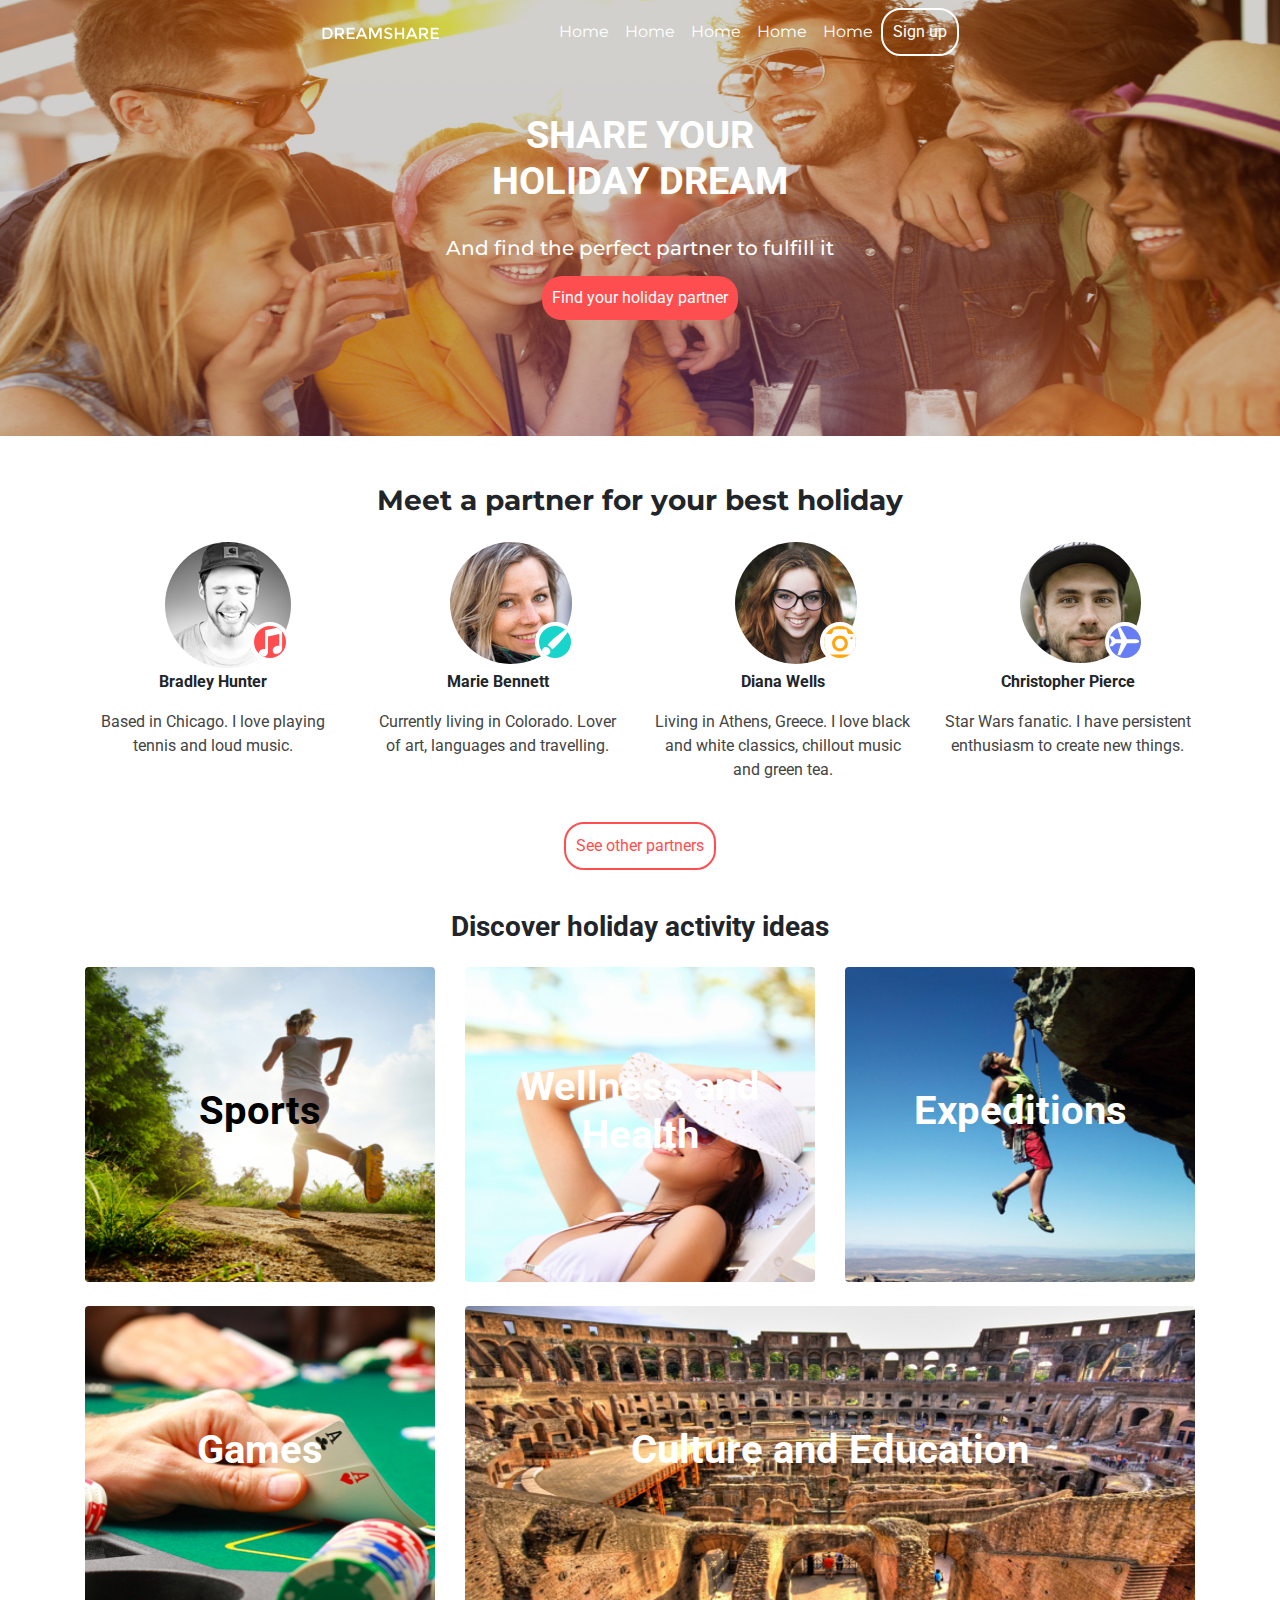
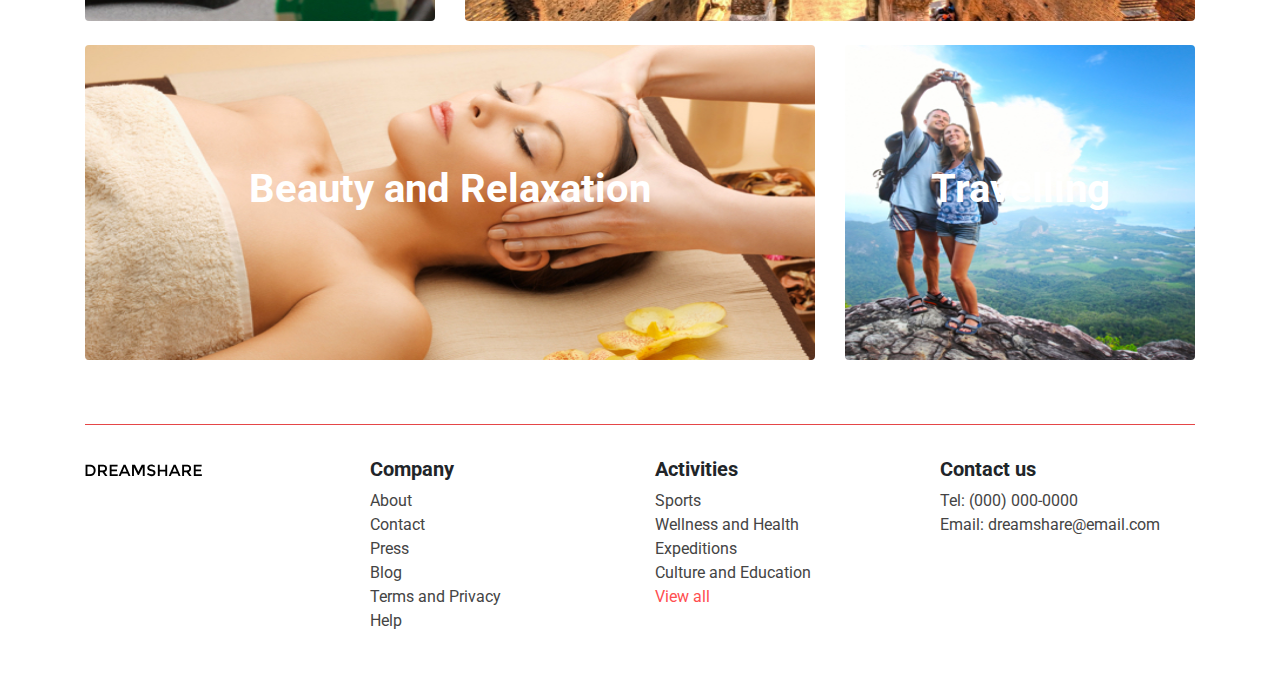
==== commit 2d435031: "nav" ====
--- a/index.html
+++ b/index.html
@@ -17,13 +17,63 @@
 
 <body>
     <!--Header-->
+    <nav class="navbar navbar-expand-sm navbar-dark bg-dark d-md-none">
+            <button class="navbar-toggler" type="button" data-toggle="collapse" data-target="#navbarSupportedContent" aria-controls="navbarSupportedContent" aria-expanded="false" aria-label="Toggle navigation">
+            <span class="navbar-toggler-icon"></span>
+            </button>
+            <div class="collapse navbar-collapse" id="navbarSupportedContent">
+               <ul class="list-group bg-primary d-block d-sm-none">
+                 <li class="list-unstyled  border-0  p-2"> <a href="" class="text-dark">Activities </a></li>
+                 <li class="list-unstyled  border-0 p-2"> <a href="" class="text-dark">Partners </a></li>
+                 <li class="list-unstyled border-0 p-2"> <a href="" class="text-dark">Blog </a></li>
+                 <li class="list-unstyled  border-0 p-2"> <a href="" class="text-dark">Contact </a></li>
+                 <li class="list-unstyled  border-0 p-2"> <a href="" class="text-dark">Login </a></li>
+                 <li class="list-unstyled  border-0 p-2"> <a href="" class="text-dark"><button class="button roboto-font button-transparent">Sign up</button></a></li>
+              </ul>
+            </div>
+         </nav>
+
     <div class="holiday">
         <div class="container-fluid d-flex align-items-md-center justify-content-center main-banner">
             <div class="flex-column text-center margin-small">
-                <h1 class="main-banner-text-big font-weight-bold roboto-font">SHARE YOUR <br> HOLIDAY DREAM </h1>
+                <nav class="navbar navbar-expand-lg d-none d-md-block">
+                    <button class="navbar-toggler" type="button" data-toggle="collapse"
+                        data-target="#navbarTogglerDemo01" aria-controls="navbarTogglerDemo01" aria-expanded="false"
+                        aria-label="Toggle navigation">
+                        <span class="navbar-toggler-icon"></span>
+                    </button>
+                    <div class="collapse navbar-collapse" id="navbarTogglerDemo01">
+                        <a class="navbar-brand pr-5" href="#">
+                            <img src="assets/logoWhite.svg" alt="logo">
+                        </a>
+                        <ul class="navbar-nav mr-auto mt-2 mt-lg-0 pl-5">
+                            <li class="nav-item active">
+                                <a class="nav-link menu-text" href="#">Home <span class="sr-only">(current)</span></a>
+                            </li>
+                            <li class="nav-item active">
+                                <a class="nav-link menu-text" href="#">Home <span class="sr-only">(current)</span></a>
+                            </li>
+                            <li class="nav-item active">
+                                <a class="nav-link menu-text" href="#">Home <span class="sr-only">(current)</span></a>
+                            </li>
+                            <li class="nav-item active">
+                                <a class="nav-link menu-text" href="#">Home <span class="sr-only">(current)</span></a>
+                            </li>
+                            <li class="nav-item active menu-text">
+                                <a class="nav-link menu-text" href="#">Home <span class="sr-only">(current)</span></a>
+                            </li>
+                        </ul>
+                        <form class="form-inline">
+                            <button class="button roboto-font button-transparent">Sign up</button>
+                        </form>
+                    </div>
+                </nav>
+                <h1 class="main-banner-text-big font-weight-bold roboto-font pt-5">SHARE YOUR <br> HOLIDAY DREAM </h1>
                 <br>
                 <h5 class="text-white dark-grey-heading montserrat-font">And find the perfect partner to fulfill it</h5>
                 <button class="button button-pink mt-2 roboto-font">Find your holiday partner</button>
+                <div class="pt-5"></div>
+                <div class="pt-5"></div>
             </div>
         </div>
     </div>
@@ -93,6 +143,7 @@
     <div class="text-center pb-3">
         <button class="button button-white roboto-font font-weight-normal">See other partners</button>
     </div>
+    <div class="pt-4"></div>
 
     <!--Holiday Activities-->
     <h3 class="font-weight-bold pb-3 roboto-font text-center">Discover holiday activity ideas</h3>
--- a/index.css
+++ b/index.css
@@ -1,25 +1,13 @@
-@media (min-width: 768px) {
+/* @media (max-width: 768px) {
     .holiday .main-banner {
-        min-height: 70vh;
-    }
-}
-
-@media (min-width: 768px) {
-    .partner {
-        padding-top: 5px;
-        padding-bottom: 5px;
-    }
-}
+        max-height: 65vh;
+    }
+} */
 
 .holiday .main-banner {
     background: url("assets/headerBackground.jpg") no-repeat;
     padding-bottom: 20px;
     background-size: 100% 100%
-}
-
-.main-banner-text-big {
-    font-size: 3vw;
-    color: white;
 }
 
 .sports .sports-banner {
@@ -109,6 +97,23 @@
     border: 2px solid #FF4E50; 
 }
 
+.button-transparent {
+    background-color: transparent;
+    border-radius: 20px;
+    color: white;
+    border: 2px solid white; 
+}
+
+.menu-text {
+    color: white;
+    font-family: 'Montserrat';
+}
+
+.main-banner-text-big {
+    font-size: 3vw;
+    color: white;
+}
+
 .grey-text {
     color: #caa0a0;
 }
@@ -157,6 +162,28 @@
 
 .bg-purple {
     background-color: #667DF3;
+}
+
+.sticky {
+    width: 100%;
+    height: auto;
+    margin: 0;
+    left: 0;
+    right: 0;
+    top: 0;
+    overflow: hidden;
+    display: block;
+    position: sticky;
+    position: -webkit-sticky;
+    z-index: 5;
+}
+
+.margin-right {
+    margin-right: 270px;
+}
+
+.margin-right-80 {
+    margin-right: 50px;
 }
 
 #partner {
@@ -178,3 +205,60 @@
     border-style: solid;
     z-index: 2;
 }
+
+.topnav {
+    overflow: hidden;
+    background-color: #333;
+  }
+  
+  .topnav a {
+    float: left;
+    display: block;
+    color: #f2f2f2;
+    text-align: center;
+    padding: 14px 16px;
+    text-decoration: none;
+    font-size: 17px;
+  }
+  
+  .topnav a:hover {
+    background-color: #ddd;
+    color: black;
+  }
+  
+  .topnav a.active {
+    background-color: #4CAF50;
+    color: white;
+  }
+  
+  .topnav .icon {
+    display: none;
+  }
+  
+  @media screen and (max-width: 600px) {
+    .topnav a:not(:first-child) {display: none;}
+    .topnav a.icon {
+      float: right;
+      display: block;
+    }
+  }
+  
+  @media screen and (max-width: 600px) {
+    .topnav.responsive {position: relative;}
+    .topnav.responsive .icon {
+      position: absolute;
+      right: 0;
+      top: 0;
+    }
+    .topnav.responsive a {
+      float: none;
+      display: block;
+      text-align: left;
+    }
+  }
+
+/*Bootstrap overrides*/
+.navbar {
+    background-color: transparent;
+}
+
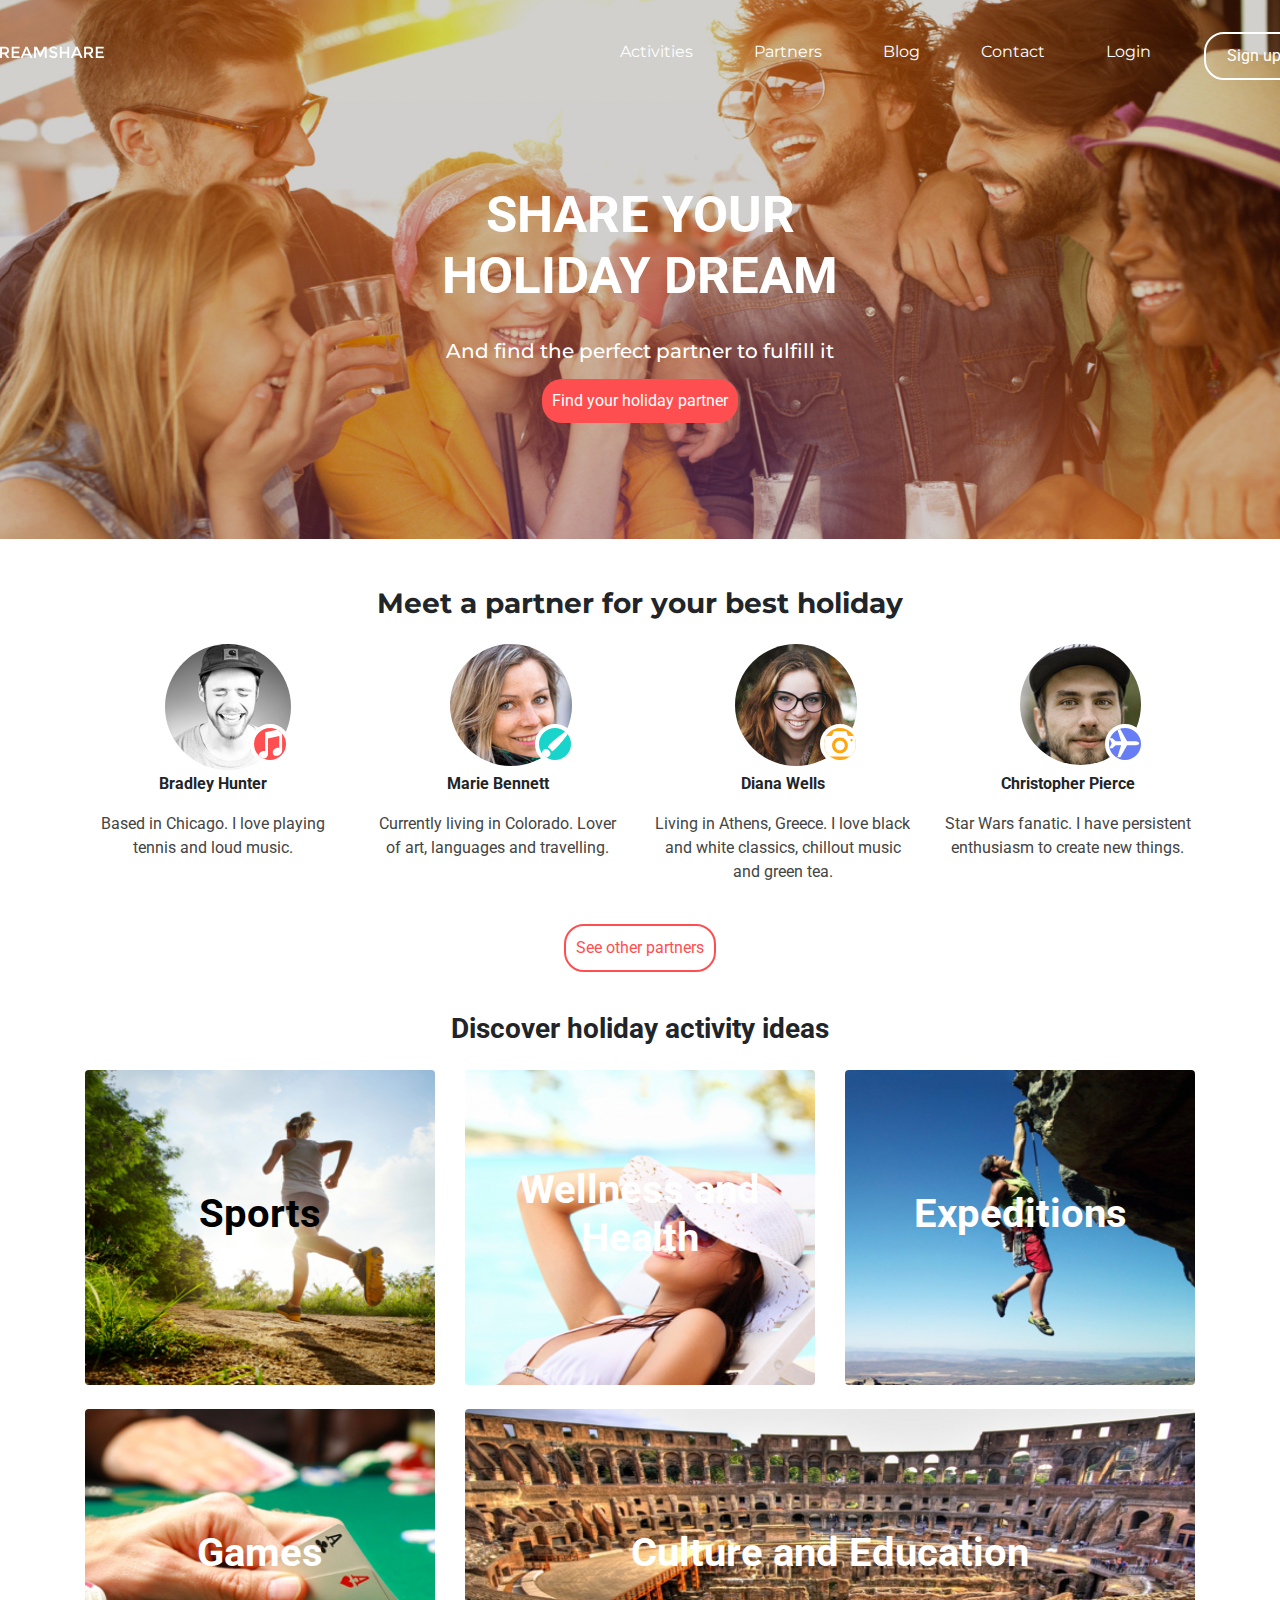
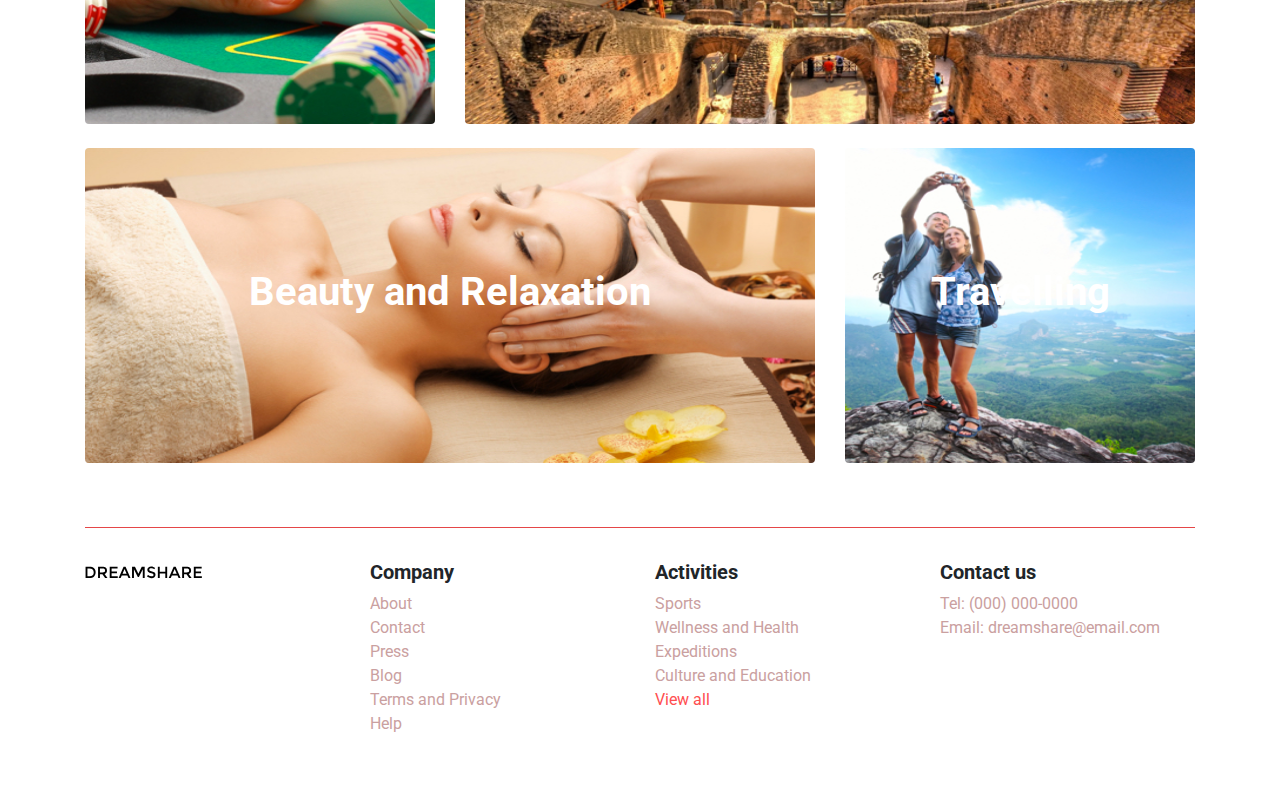
==== commit b36ec729: "nav padding" ====
--- a/index.html
+++ b/index.html
@@ -16,61 +16,73 @@
 </head>
 
 <body>
-    <!--Header-->
-    <nav class="navbar navbar-expand-sm navbar-dark bg-dark d-md-none">
-            <button class="navbar-toggler" type="button" data-toggle="collapse" data-target="#navbarSupportedContent" aria-controls="navbarSupportedContent" aria-expanded="false" aria-label="Toggle navigation">
+    <!--Small screen Nav-->
+    <nav class="navbar navbar-expand-sm navbar-dark bg-dark d-md-none sticky">
+        <button class="navbar-toggler" type="button" data-toggle="collapse" data-target="#navbarSupportedContent"
+            aria-controls="navbarSupportedContent" aria-expanded="false" aria-label="Toggle navigation">
             <span class="navbar-toggler-icon"></span>
-            </button>
-            <div class="collapse navbar-collapse" id="navbarSupportedContent">
-               <ul class="list-group bg-primary d-block d-sm-none">
-                 <li class="list-unstyled  border-0  p-2"> <a href="" class="text-dark">Activities </a></li>
-                 <li class="list-unstyled  border-0 p-2"> <a href="" class="text-dark">Partners </a></li>
-                 <li class="list-unstyled border-0 p-2"> <a href="" class="text-dark">Blog </a></li>
-                 <li class="list-unstyled  border-0 p-2"> <a href="" class="text-dark">Contact </a></li>
-                 <li class="list-unstyled  border-0 p-2"> <a href="" class="text-dark">Login </a></li>
-                 <li class="list-unstyled  border-0 p-2"> <a href="" class="text-dark"><button class="button roboto-font button-transparent">Sign up</button></a></li>
-              </ul>
-            </div>
-         </nav>
-
+        </button>
+        <div class="collapse navbar-collapse" id="navbarSupportedContent">
+            <ul class="list-group bg-dark d-block d-md-none">
+                <li class="list-unstyled  border-0  p-2"> <a href="" class="text-white"><img src="assets/logoWhite.svg"
+                            alt="logo"> </a></li>
+                <li class="list-unstyled  border-0  p-2"> <a href="" class="text-white">Activities </a></li>
+                <li class="list-unstyled  border-0 p-2"> <a href="" class="text-white">Partners </a></li>
+                <li class="list-unstyled border-0 p-2"> <a href="" class="text-white">Blog </a></li>
+                <li class="list-unstyled  border-0 p-2"> <a href="" class="text-white">Contact </a></li>
+                <li class="list-unstyled  border-0 p-2"> <a href="" class="text-white">Login </a></li>
+                <li class="list-unstyled  border-0 p-2"> <a href="" class="text-white"><button
+                            class="button roboto-font button-transparent">Sign up</button></a></li>
+            </ul>
+        </div>
+    </nav>
+
+    <!--Large screen Nav-->
     <div class="holiday">
         <div class="container-fluid d-flex align-items-md-center justify-content-center main-banner">
             <div class="flex-column text-center margin-small">
+
                 <nav class="navbar navbar-expand-lg d-none d-md-block">
-                    <button class="navbar-toggler" type="button" data-toggle="collapse"
-                        data-target="#navbarTogglerDemo01" aria-controls="navbarTogglerDemo01" aria-expanded="false"
-                        aria-label="Toggle navigation">
-                        <span class="navbar-toggler-icon"></span>
-                    </button>
                     <div class="collapse navbar-collapse" id="navbarTogglerDemo01">
-                        <a class="navbar-brand pr-5" href="#">
-                            <img src="assets/logoWhite.svg" alt="logo">
-                        </a>
-                        <ul class="navbar-nav mr-auto mt-2 mt-lg-0 pl-5">
-                            <li class="nav-item active">
-                                <a class="nav-link menu-text" href="#">Home <span class="sr-only">(current)</span></a>
-                            </li>
-                            <li class="nav-item active">
-                                <a class="nav-link menu-text" href="#">Home <span class="sr-only">(current)</span></a>
-                            </li>
-                            <li class="nav-item active">
-                                <a class="nav-link menu-text" href="#">Home <span class="sr-only">(current)</span></a>
-                            </li>
-                            <li class="nav-item active">
-                                <a class="nav-link menu-text" href="#">Home <span class="sr-only">(current)</span></a>
-                            </li>
-                            <li class="nav-item active menu-text">
-                                <a class="nav-link menu-text" href="#">Home <span class="sr-only">(current)</span></a>
+                        <ul class="navbar-nav mr-auto mt-2 pt-4 mt-lg-0 pl-5">
+                            <li class="nav-item active margin-right">
+                                <a class="nav-link menu-text" href="#"><img src="assets/logoWhite.svg" alt="logo"> <span
+                                        class="sr-only">(current)</span></a>
+                            </li>
+                            <li class="nav-item active margin-right-80">
+                                <a class="nav-link menu-text" href="#">Activities <span
+                                        class="sr-only">(current)</span></a>
+                            </li>
+                            <li class="nav-item active margin-right-80">
+                                <a class="nav-link menu-text" href="#">Partners <span
+                                        class="sr-only">(current)</span></a>
+                            </li>
+                            <li class="nav-item active margin-right-80">
+                                <a class="nav-link menu-text" href="#">Blog <span class="sr-only">(current)</span></a>
+                            </li>
+                            <li class="nav-item active margin-right-80">
+                                <a class="nav-link menu-text" href="#">Contact <span
+                                        class="sr-only">(current)</span></a>
+                            </li>
+                            <li class="nav-item active menu-text margin-right-80">
+                                <a class="nav-link menu-text" href="#">Login <span class="sr-only">(current)</span></a>
+                            </li>
+                            <li class="nav-item active menu-text margin-right-80">
+                                <form class="form-inline">
+                                    <button class="button btn-min roboto-font button-transparent">Sign up</button>
+                                </form>
                             </li>
                         </ul>
-                        <form class="form-inline">
-                            <button class="button roboto-font button-transparent">Sign up</button>
-                        </form>
                     </div>
                 </nav>
-                <h1 class="main-banner-text-big font-weight-bold roboto-font pt-5">SHARE YOUR <br> HOLIDAY DREAM </h1>
+
+                <div class="pt-5"></div>
+                <h1 class="main-banner-text-big font-weight-bold roboto-font d-none d-md-block pt-5">SHARE YOUR <br>
+                    HOLIDAY DREAM </h1>
+                <h1 class="main-banner-text-sm font-weight-bold roboto-font d-block d-md-none pt-5">SHARE YOUR <br>
+                    HOLIDAY DREAM </h1>
                 <br>
-                <h5 class="text-white dark-grey-heading montserrat-font">And find the perfect partner to fulfill it</h5>
+                <h5 class="text-white font-weight-small montserrat-font">And find the perfect partner to fulfill it</h5>
                 <button class="button button-pink mt-2 roboto-font">Find your holiday partner</button>
                 <div class="pt-5"></div>
                 <div class="pt-5"></div>
@@ -143,6 +155,7 @@
     <div class="text-center pb-3">
         <button class="button button-white roboto-font font-weight-normal">See other partners</button>
     </div>
+
     <div class="pt-4"></div>
 
     <!--Holiday Activities-->
@@ -224,36 +237,37 @@
         </div>
     </div>
 
+    <div class="pt-5"></div>
+
     <!--Footer-->
     <div class="container">
-        <div class="pt-5"></div>
         <hr>
         <div class="pt-3"></div>
 
         <div class="row">
-            <div class="col-lg-3 text-left">
+            <div class="col-lg-3 text-left mb-2">
                 <img src="assets/logo.svg" alt="logo">
             </div>
-            <div class="col-lg-3 text-left">
+            <div class="col-lg-3 text-left mb-2">
                 <h5 class="font-weight-bold roboto-font">Company</h5>
-                <a href="#" class="dark-grey-text">About</a><br>
-                <a href="#" class="dark-grey-text">Contact</a><br>
-                <a href="#" class="dark-grey-text">Press</a><br>
-                <a href="#" class="dark-grey-text">Blog</a><br>
-                <a href="#" class="dark-grey-text">Terms and Privacy</a><br>
-                <a href="#" class="dark-grey-text">Help</a><br>
-            </div>
-            <div class="col-lg-3 text-left">
+                <a href="#" class="grey-text">About</a><br>
+                <a href="#" class="grey-text">Contact</a><br>
+                <a href="#" class="grey-text">Press</a><br>
+                <a href="#" class="grey-text">Blog</a><br>
+                <a href="#" class="grey-text">Terms and Privacy</a><br>
+                <a href="#" class="grey-text">Help</a><br>
+            </div>
+            <div class="col-lg-3 text-left mb-2">
                 <h5 class="font-weight-bold roboto-font">Activities</h5>
-                <a href="#" class="dark-grey-text">Sports</a><br>
-                <a href="#" class="dark-grey-text">Wellness and Health</a><br>
-                <a href="#" class="dark-grey-text">Expeditions</a><br>
-                <a href="#" class="dark-grey-text">Culture and Education</a><br>
+                <a href="#" class="grey-text">Sports</a><br>
+                <a href="#" class="grey-text">Wellness and Health</a><br>
+                <a href="#" class="grey-text">Expeditions</a><br>
+                <a href="#" class="grey-text">Culture and Education</a><br>
                 <a href="#" class="pink-text">View all</a><br>
             </div>
-            <div class="col-lg-3 text-left">
+            <div class="col-lg-3 text-left mb-2">
                 <h5 class="font-weight-bold roboto-font">Contact us</h5>
-                <p class="dark-grey-text">
+                <p class="grey-text">
                     Tel: (000) 000-0000<br>
                     Email: dreamshare@email.com</p>
             </div>
--- a/index.css
+++ b/index.css
@@ -1,8 +1,34 @@
-/* @media (max-width: 768px) {
+@media (max-width: 768px) {
     .holiday .main-banner {
-        max-height: 65vh;
+        font-size: 4vw;
     }
-} */
+}
+
+.dark-grey-heading-responsive {
+    color: #444444;
+    font-size: 3vh;
+}
+
+#partner {
+    position: absolute;
+    left: 95px;
+    top: 0;
+    z-index: 1;
+    align-content: center !important;
+}
+
+#hobby {
+    position: absolute;
+    left: 180px;
+    top: 80px;
+    height: 40px;
+    width: 40px;
+    z-index: 2;
+    border-width: 4px;
+    border-color: white !important;
+    border-style: solid;
+    z-index: 2;
+}
 
 .holiday .main-banner {
     background: url("assets/headerBackground.jpg") no-repeat;
@@ -110,7 +136,12 @@
 }
 
 .main-banner-text-big {
-    font-size: 3vw;
+    font-size: 4vw;
+    color: white;
+}
+
+.main-banner-text-sm {
+    font-size: 30px;
     color: white;
 }
 
@@ -132,6 +163,10 @@
 
 .dark-grey-heading {
     color: #444444;
+}
+
+.btn-min {
+    min-width: 100px;
 }
 
 hr { 
@@ -179,83 +214,12 @@
 }
 
 .margin-right {
-    margin-right: 270px;
+    margin-right: 500px;
 }
 
 .margin-right-80 {
-    margin-right: 50px;
-}
-
-#partner {
-    position: absolute;
-    left: 95px;
-    top: 0;
-    z-index: 1;
-}
-
-#hobby {
-    position: absolute;
-    left: 180px;
-    top: 80px;
-    height: 40px;
-    width: 40px;
-    z-index: 2;
-    border-width: 4px;
-    border-color: white !important;
-    border-style: solid;
-    z-index: 2;
-}
-
-.topnav {
-    overflow: hidden;
-    background-color: #333;
-  }
-  
-  .topnav a {
-    float: left;
-    display: block;
-    color: #f2f2f2;
-    text-align: center;
-    padding: 14px 16px;
-    text-decoration: none;
-    font-size: 17px;
-  }
-  
-  .topnav a:hover {
-    background-color: #ddd;
-    color: black;
-  }
-  
-  .topnav a.active {
-    background-color: #4CAF50;
-    color: white;
-  }
-  
-  .topnav .icon {
-    display: none;
-  }
-  
-  @media screen and (max-width: 600px) {
-    .topnav a:not(:first-child) {display: none;}
-    .topnav a.icon {
-      float: right;
-      display: block;
-    }
-  }
-  
-  @media screen and (max-width: 600px) {
-    .topnav.responsive {position: relative;}
-    .topnav.responsive .icon {
-      position: absolute;
-      right: 0;
-      top: 0;
-    }
-    .topnav.responsive a {
-      float: none;
-      display: block;
-      text-align: left;
-    }
-  }
+    margin-right: 45px;
+}
 
 /*Bootstrap overrides*/
 .navbar {
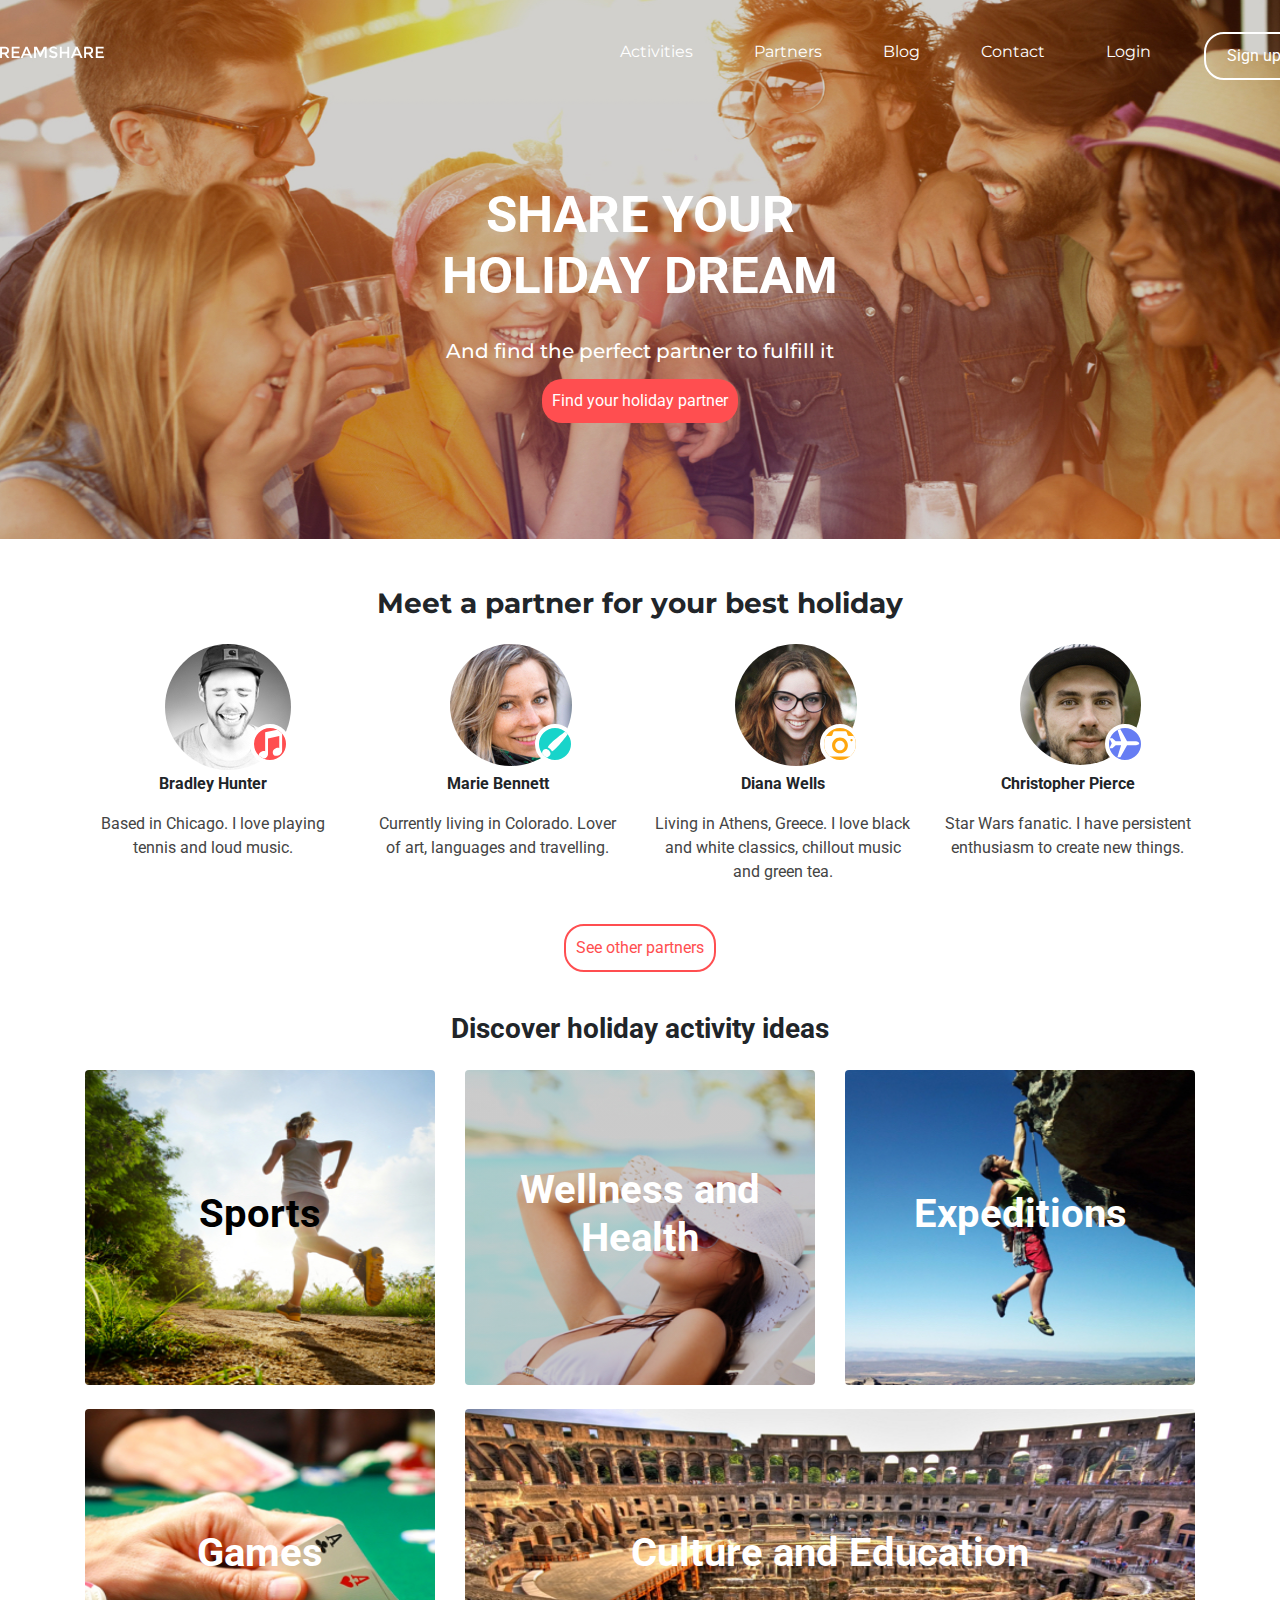
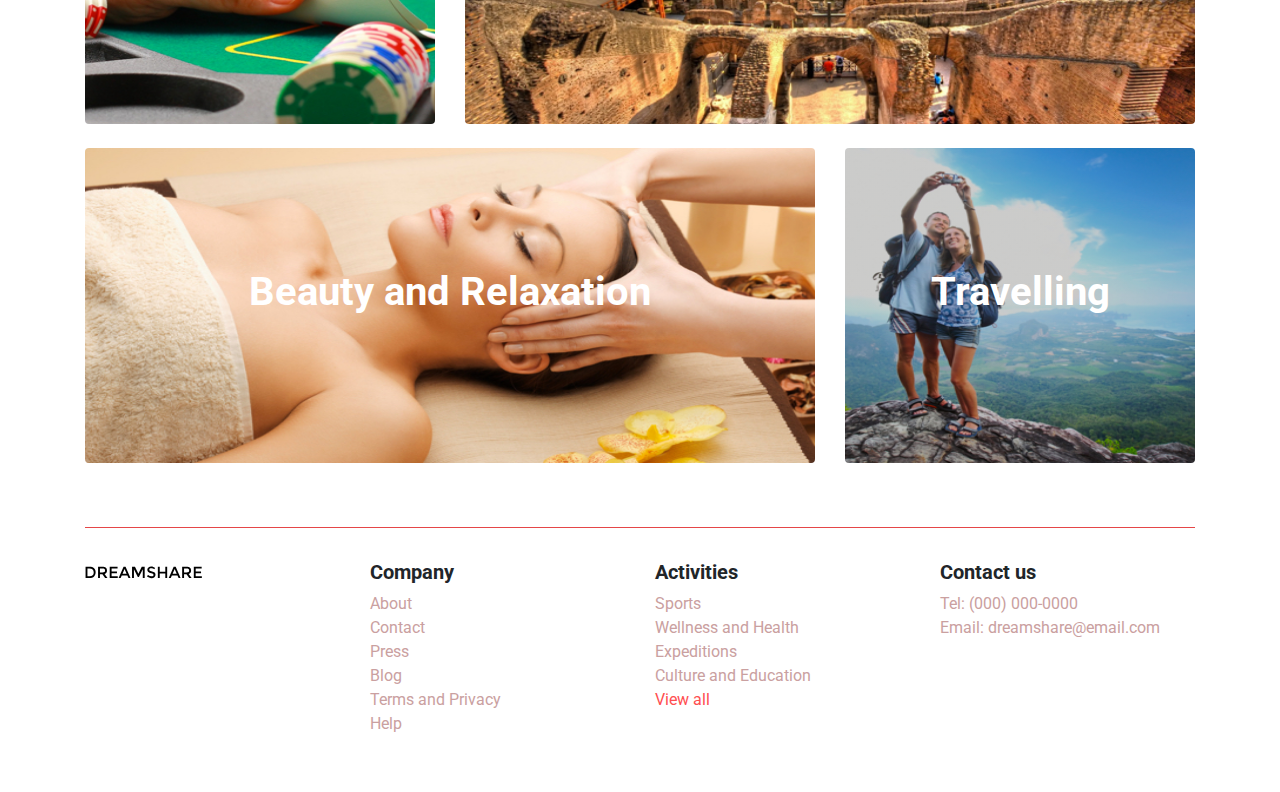
==== commit d03c01f9: "ui done" ====
--- a/index.html
+++ b/index.html
@@ -22,6 +22,7 @@
             aria-controls="navbarSupportedContent" aria-expanded="false" aria-label="Toggle navigation">
             <span class="navbar-toggler-icon"></span>
         </button>
+
         <div class="collapse navbar-collapse" id="navbarSupportedContent">
             <ul class="list-group bg-dark d-block d-md-none">
                 <li class="list-unstyled  border-0  p-2"> <a href="" class="text-white"><img src="assets/logoWhite.svg"
@@ -44,7 +45,7 @@
 
                 <nav class="navbar navbar-expand-lg d-none d-md-block">
                     <div class="collapse navbar-collapse" id="navbarTogglerDemo01">
-                        <ul class="navbar-nav mr-auto mt-2 pt-4 mt-lg-0 pl-5">
+                        <ul class="navbar-nav mr-auto mt-2 pt-4 mt-lg-0 pl-5 margin-right-80">
                             <li class="nav-item active margin-right">
                                 <a class="nav-link menu-text" href="#"><img src="assets/logoWhite.svg" alt="logo"> <span
                                         class="sr-only">(current)</span></a>
@@ -108,7 +109,6 @@
                     <p class="dark-grey-text">Based in Chicago. I love playing tennis and loud music.</p>
                 </div>
             </div>
-
             <div class="col-lg-3 text-center">
                 <img src="assets/partner2.jpg" class="rounded-circle" id="partner" alt="partner2">
                 <img src="assets/brush.svg" class="rounded-circle bg-green" id="hobby" alt="brush">
@@ -121,7 +121,6 @@
                     </p>
                 </div>
             </div>
-
             <div class="col-lg-3 text-center">
                 <img src="assets/partner3.jpg" class="rounded-circle" id="partner">
                 <img src="assets/camera.svg" class="rounded-circle bg-orange" id="hobby" alt="camera">
@@ -136,7 +135,6 @@
                         green tea.</p>
                 </div>
             </div>
-
             <div class="col-lg-3 text-center">
                 <img src="assets/partner4.jpg" class="rounded-circle" id="partner" alt="partner4">
                 <img src="assets/airplane.svg" class="rounded-circle bg-purple" id="hobby" alt="hobby">
@@ -149,6 +147,7 @@
                     </p>
                 </div>
             </div>
+            
         </div>
     </div>
 
--- a/index.css
+++ b/index.css
@@ -47,7 +47,7 @@
 }
 
 .wellness-and-health .wellness-and-health-banner {
-    background: url("assets/block2Wellness.jpg") no-repeat;
+    background: linear-gradient( rgba(0, 0, 0, 0.2), rgba(0, 0, 0, 0.2) ), url("assets/block2Wellness.jpg") no-repeat;
     padding-bottom: 20px;
     background-size: 100% 100%;
     min-height: 35vh;
@@ -92,7 +92,7 @@
 }
 
 .travelling .travelling-banner {
-    background: url("assets/block7Travelling.jpg") no-repeat;
+    background: linear-gradient( rgba(0, 0, 0, 0.2), rgba(0, 0, 0, 0.2) ),  url("assets/block7Travelling.jpg") no-repeat;
     padding-bottom: 20px;
     background-size: 100% 100%;
     min-height: 35vh;
@@ -199,20 +199,6 @@
     background-color: #667DF3;
 }
 
-.sticky {
-    width: 100%;
-    height: auto;
-    margin: 0;
-    left: 0;
-    right: 0;
-    top: 0;
-    overflow: hidden;
-    display: block;
-    position: sticky;
-    position: -webkit-sticky;
-    z-index: 5;
-}
-
 .margin-right {
     margin-right: 500px;
 }
@@ -225,4 +211,3 @@
 .navbar {
     background-color: transparent;
 }
-
